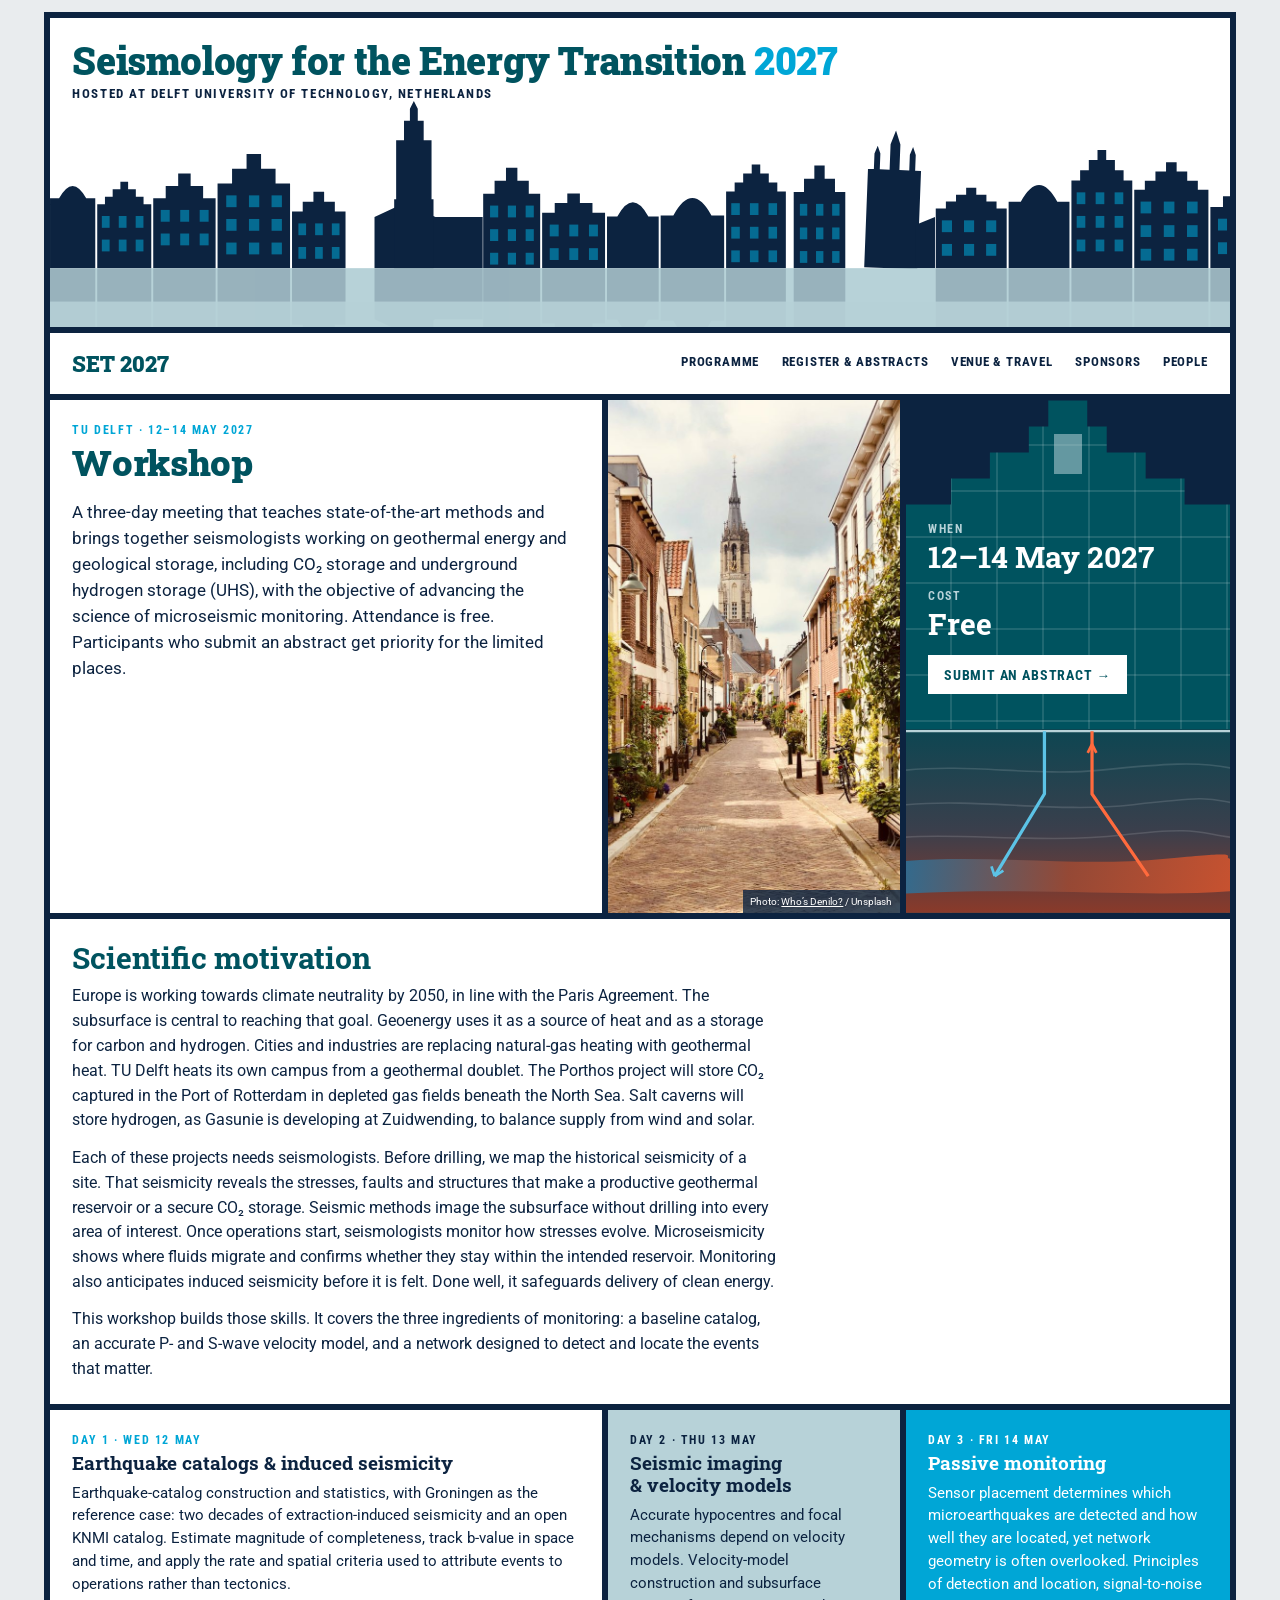
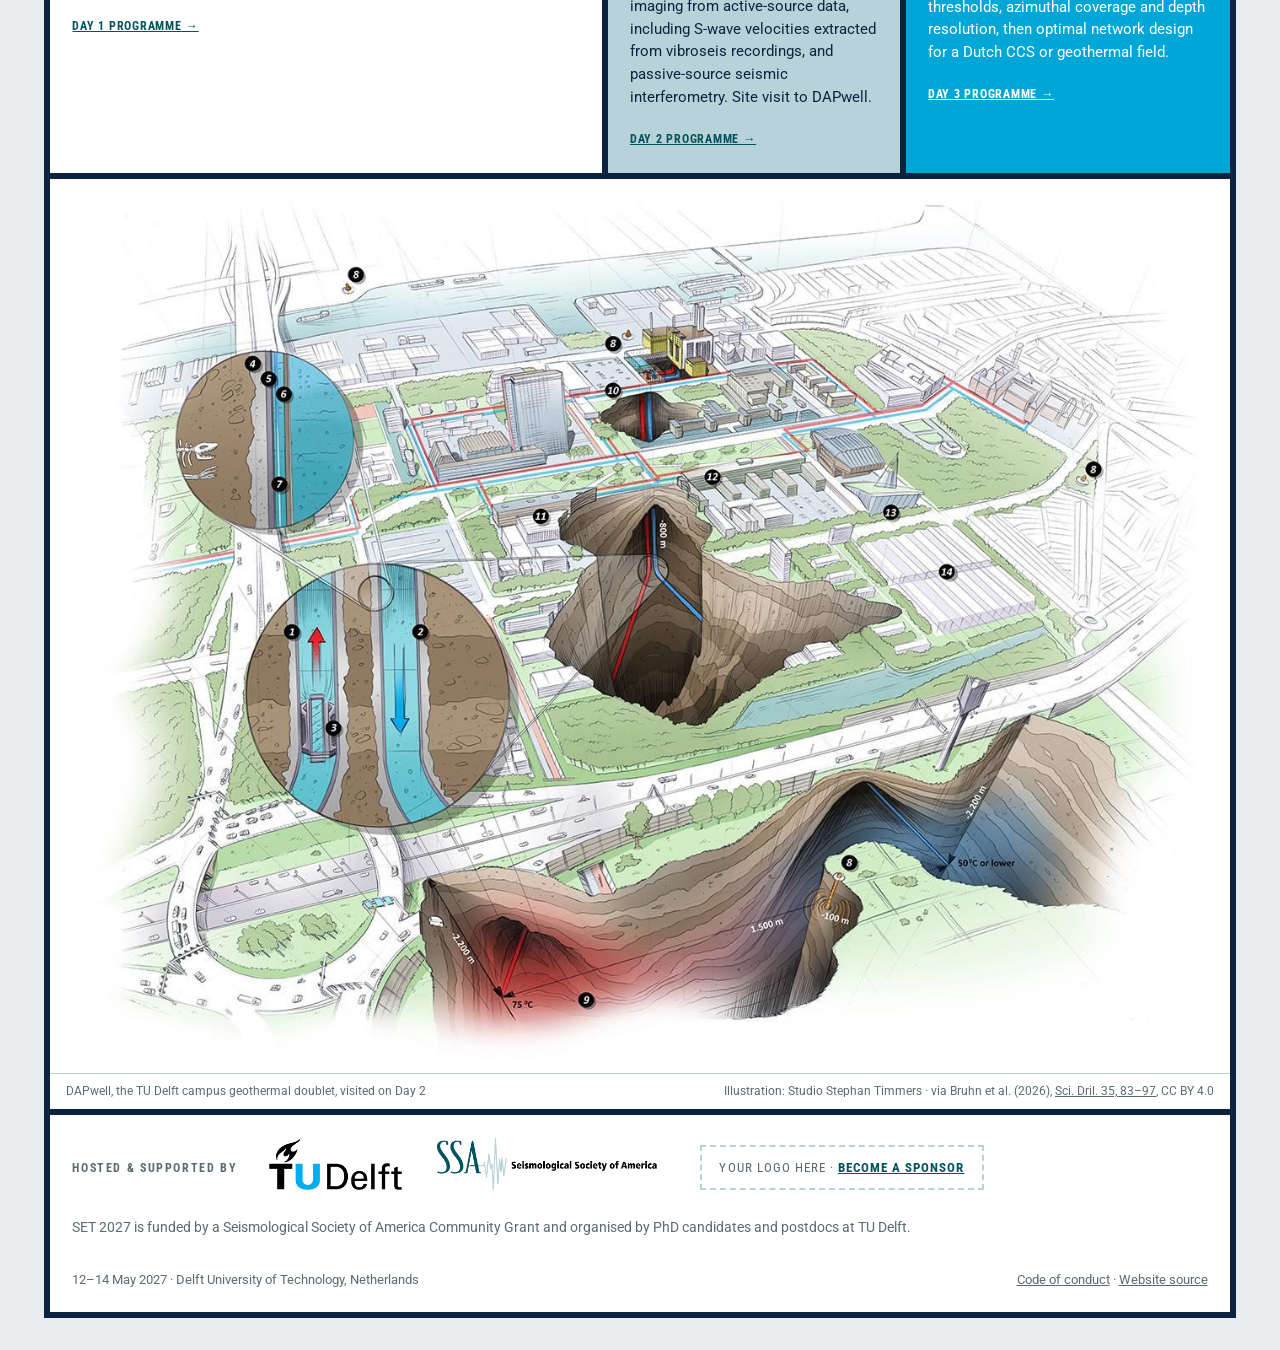
==== index.html @ b7f6b4bf "Copy edits from committee review Co-Authored-By: Claude Opus 5.5 <noreply@anthropic.com> Claude-Sess" ====
<!doctype html>
<html lang="en">
<head>
<meta charset="utf-8">
<meta name="viewport" content="width=device-width, initial-scale=1, viewport-fit=cover">
<title>SET 2027 · Seismology for the Energy Transition</title>
<meta name="description" content="Three-day workshop at TU Delft, 12–14 May 2027, on state-of-the-art microseismic monitoring methods for geothermal energy, CO₂ storage and underground hydrogen storage.">
<!-- HEAD:START -->
<link rel="preconnect" href="https://fonts.googleapis.com">
<link rel="preconnect" href="https://fonts.gstatic.com" crossorigin>
<link rel="stylesheet" href="https://fonts.googleapis.com/css2?family=Roboto+Slab:wght@400;700;900&family=Roboto+Condensed:wght@400;700&family=Roboto:wght@400;500&display=swap">
<link rel="stylesheet" href="assets/css/style.css">
<link rel="icon" href="assets/img/favicon.svg" type="image/svg+xml">
<!-- HEAD:END -->
</head>
<body>
<div class="page">
<div class="grid">
<!-- HEADER:START -->
<header class="cell full mast">
  <div class="name-block">
    <a class="name" href="index.html">Seismology for the Energy Transition <span>2027</span></a>
    <div class="host">Hosted at Delft University of Technology, Netherlands</div>
  </div>
  <svg class="skyline" viewBox="0 0 1200 230" role="img" aria-label="Delft skyline: canal houses with stepped gables, the Nieuwe Kerk spire and the leaning tower of the Oude Kerk, above a canal"></svg>
</header>
<nav class="cell full nav" aria-label="Main">
  <a class="home" href="index.html">SET 2027</a>
  <a class="link" href="programme.html">Programme</a>
  <a class="link" href="register.html">Register &amp; abstracts</a>
  <a class="link" href="venue.html">Venue &amp; travel</a>
  <a class="link" href="sponsors.html">Sponsors</a>
  <a class="link" href="people.html">People</a>
</nav>
<!-- HEADER:END -->
<main style="display:contents">
<section class="cell hero">
  <div class="k c">TU Delft · 12–14 May 2027</div>
  <h1>Workshop</h1>
  <p class="lede">A three-day meeting that teaches state-of-the-art methods and brings together seismologists working on geothermal energy and geological storage, including CO₂ storage and underground hydrogen storage (UHS), with the objective of advancing the science of microseismic monitoring. Attendance is free. Participants who submit an abstract get priority for the limited places.</p>
</section>
<figure class="cell photo">
  <img src="assets/img/delft-street.jpg" alt="Brick street in Delft lined with houses and plants, leading to the tower of the Nieuwe Kerk" width="800" height="1067">
  <figcaption>Photo: <a href="https://unsplash.com/photos/no-people-at-the-pathway-towards-white-concrete-church-aU9eXkfVxqw">Who’s Denilo?</a> / Unsplash</figcaption>
</figure>
<div class="cell gable"><div class="house geo">
  <div><div class="k">When</div><div class="v">12–14 May 2027</div></div>
  <div><div class="k">Cost</div><div class="v">Free</div></div>
  <a class="btn inv" href="register.html">Submit an abstract →</a>
  <svg class="subsurface" viewBox="0 0 300 170" preserveAspectRatio="xMidYMin slice" role="img" aria-label="Cross-section of a geothermal doublet: an injection well and a production well reaching a warm reservoir at about 2.2 km depth">
    <defs>
      <linearGradient id="heat" x1="0" y1="0" x2="0" y2="1"><stop offset="0" stop-color="#0d4652"/><stop offset=".55" stop-color="#3a3f4c"/><stop offset="1" stop-color="#8a3a2a"/></linearGradient>
      <linearGradient id="res" x1="0" y1="0" x2="1" y2="0"><stop offset="0" stop-color="#2f6f95"/><stop offset=".5" stop-color="#9a4a35"/><stop offset="1" stop-color="#d0542f"/></linearGradient>
    </defs>
    <rect width="300" height="170" fill="url(#heat)"/>
    <path d="M0 2H300" stroke="#b7d2d8" stroke-width="2"/>
    <path d="M0 38C60 32 120 44 180 38S270 30 300 36" fill="none" stroke="#ffffff22" stroke-width="1.5"/>
    <path d="M0 70C70 64 140 78 210 70S280 64 300 68" fill="none" stroke="#ffffff22" stroke-width="1.5"/>
    <path d="M0 100C50 96 130 106 200 98S270 96 300 100" fill="none" stroke="#ffffff22" stroke-width="1.5"/>
    <path d="M0 122C80 116 160 128 240 120S290 118 300 120V150C220 156 120 146 0 152Z" fill="url(#res)" opacity=".9"/>
    <path d="M128 2V60L82 136" fill="none" stroke="#5cc3e6" stroke-width="3"/>
    <path d="M172 2V60L224 136" fill="none" stroke="#ff6a3d" stroke-width="3"/>
    <path d="M82 136l-3-9M82 136l8-5" stroke="#5cc3e6" stroke-width="2.5" fill="none"/>
    <path d="M172 14l-4 8M172 14l4 8" stroke="#ff6a3d" stroke-width="2.5" fill="none"/>
  </svg>
</div></div>

<section class="cell full prose">
  <h2>Scientific motivation</h2>
  <p>Europe is working towards climate neutrality by 2050, in line with the Paris Agreement. The subsurface is central to reaching that goal. Geoenergy uses it as a source of heat and as a storage for carbon and hydrogen. Cities and industries are replacing natural-gas heating with geothermal heat. TU Delft heats its own campus from a geothermal doublet. The Porthos project will store CO₂ captured in the Port of Rotterdam in depleted gas fields beneath the North Sea. Salt caverns will store hydrogen, as Gasunie is developing at Zuidwending, to balance supply from wind and solar.</p>
  <p>Each of these projects needs seismologists. Before drilling, we map the historical seismicity of a site. That seismicity reveals the stresses, faults and structures that make a productive geothermal reservoir or a secure CO₂ storage. Seismic methods image the subsurface without drilling into every area of interest. Once operations start, seismologists monitor how stresses evolve. Microseismicity shows where fluids migrate and confirms whether they stay within the intended reservoir. Monitoring also anticipates induced seismicity before it is felt. Done well, it safeguards delivery of clean energy.</p>
  <p>This workshop builds those skills. It covers the three ingredients of monitoring: a baseline catalog, an accurate P- and S-wave velocity model, and a network designed to detect and locate the events that matter.</p>
</section>

<article class="cell day">
  <div class="k c">Day 1 · Wed 12 May</div>
  <h3>Earthquake catalogs &amp; induced seismicity</h3>
  <p>Earthquake-catalog construction and statistics, with Groningen as the reference case: two decades of extraction-induced seismicity and an open KNMI catalog. Estimate magnitude of completeness, track b-value in space and time, and apply the rate and spatial criteria used to attribute events to operations rather than tectonics.</p>
  <a class="more" href="programme.html#day1">Day 1 programme →</a>
</article>
<article class="cell day mist">
  <div class="k">Day 2 · Thu 13 May</div>
  <h3>Seismic imaging &amp; velocity models</h3>
  <p>Accurate hypocentres and focal mechanisms depend on velocity models. Velocity-model construction and subsurface imaging from active-source data, including S-wave velocities extracted from vibroseis recordings, and passive-source seismic interferometry. Site visit to DAPwell.</p>
  <a class="more" href="programme.html#day2">Day 2 programme →</a>
</article>
<article class="cell day cyan">
  <div class="k">Day 3 · Fri 14 May</div>
  <h3>Passive monitoring</h3>
  <p>Sensor placement determines which microearthquakes are detected and how well they are located, yet network geometry is often overlooked. Principles of detection and location, signal-to-noise thresholds, azimuthal coverage and depth resolution, then optimal network design for a Dutch CCS or geothermal field.</p>
  <a class="more" href="programme.html#day3">Day 3 programme →</a>
</article>


<figure class="cell full fig">
  <img src="assets/img/dap-illustration.jpg" alt="Illustration of the TU Delft campus geothermal doublet: producer and injector wells reaching about 2,200 m depth, the heating grid and monitoring sensors" width="1400" height="1060" loading="lazy">
  <figcaption><span>DAPwell, the TU Delft campus geothermal doublet, visited on Day 2</span><span>Illustration: Studio Stephan Timmers · via Bruhn et al. (2026), <a href="https://doi.org/10.5194/sd-35-83-2026">Sci. Dril. 35, 83–97</a>, CC BY 4.0</span></figcaption>
</figure>
</main>
<!-- FOOTER:START -->
<footer class="cell full spon" id="sponsors-strip">
  <div class="k">Hosted &amp; supported by</div>
  <div class="logos">
    <a href="https://www.tudelft.nl/en/" rel="noopener"><img src="assets/img/tudelft-logo.png" alt="Delft University of Technology" width="133" height="52"></a>
    <a href="https://www.seismosoc.org/" rel="noopener"><img src="assets/img/ssa-logo.png" alt="Seismological Society of America" width="229" height="52"></a>
    <div class="slot-logo">Your logo here · <a href="sponsors.html">become a sponsor</a></div>
  </div>
  <p class="small full" style="grid-column:1/-1">SET 2027 is funded by a Seismological Society of America Community Grant and organised by PhD candidates and postdocs at TU Delft.</p>
  <div class="foot" style="grid-column:1/-1">
    <span>12–14 May 2027 · Delft University of Technology, Netherlands</span>
    <span><a href="code-of-conduct.html">Code of conduct</a> · <a href="https://github.com/davidn182/Seismology-for-the-Energy-Transition">Website source</a></span>
  </div>
</footer>
<!-- FOOTER:END -->
</div>
</div>
<script src="assets/js/site.js"></script>
</body>
</html>
---- assets/css/style.css ----
/* SET 2027 website
   Layout: a Mondrian-style grid of cells separated by dark-blue lines.
   Palette: SSA teal and mist, TU Delft cyan and dark blue. */
:root{
  --teal:#00535f;
  --mist:#b7d2d8;
  --cyan:#00a6d6;
  --navy:#0c2340;
  --paper:#ffffff;
  --mute:#5a6b72;
  --line:6px;
  --f-disp:"Roboto Slab",Rockwell,Georgia,serif;
  --f-cond:"Roboto Condensed","Arial Narrow",Arial,sans-serif;
  --f-body:"Roboto",Arial,Helvetica,sans-serif;
}
*,*::before,*::after{box-sizing:border-box}
html{background:#e9ecee}
body{margin:0;background:#e9ecee;color:var(--navy);font-family:var(--f-body);font-size:16px;line-height:1.55;-webkit-font-smoothing:antialiased}
img{max-width:100%}
a{color:var(--teal)}
a:focus-visible,button:focus-visible{outline:3px solid var(--cyan);outline-offset:2px}

.page{max-width:76rem;margin:0 auto;padding-left:max(12px,env(safe-area-inset-left,0px));padding-right:max(12px,env(safe-area-inset-right,0px));padding-block:12px 32px}
.grid{display:grid;gap:var(--line);background:var(--navy);border:var(--line) solid var(--navy);grid-template-columns:1.7fr .9fr 1fr}
.cell{background:var(--paper);padding:1.4rem;min-width:0}
.full{grid-column:1/-1}
.span2{grid-column:span 2}
.teal{background:var(--teal);color:#fff}
.cyan{background:var(--cyan);color:#fff}
.mist{background:var(--mist);color:var(--navy)}
.navyc{background:var(--navy);color:#fff}
.teal a,.cyan a,.navyc a{color:#fff}

/* labels and type */
.k{font:700 .72rem var(--f-cond);letter-spacing:.14em;text-transform:uppercase}
.k.c{color:var(--cyan)}
.v{font:700 1.9rem/1.05 var(--f-disp);margin-top:.3rem}
h1,h2,h3{font-family:var(--f-disp);text-wrap:balance;margin:0}
h1{font-weight:900;font-size:clamp(2rem,4.6vw,3.5rem);line-height:.98;letter-spacing:-.02em;color:var(--teal)}
h1 span{color:var(--navy)}
h2{font-weight:700;font-size:clamp(1.4rem,2.6vw,1.9rem);line-height:1.1;color:var(--teal)}
h3{font-weight:700;font-size:1.2rem;line-height:1.15}
p{margin:0 0 .8rem}
p:last-child{margin-bottom:0}
.lede{font-size:1.05rem;max-width:38rem;margin-top:1rem}
.prose>*{max-width:44rem}
.prose h2{margin:1.6rem 0 .6rem}
.prose h2:first-child{margin-top:0}
.prose ul,.prose ol{padding-left:1.2rem;margin:0 0 .9rem}
.prose li{margin-bottom:.35rem}
.small{font-size:.85rem;color:var(--mute)}
.teal .small,.cyan .small,.navyc .small{color:var(--mist)}

/* masthead: name + Delft skyline */
.mast{padding:0}
.mast .name-block{padding:1.4rem 1.4rem 0;display:flex;flex-direction:column;gap:.35rem}
.mast .name{font:900 clamp(1.4rem,3.6vw,2.4rem)/1.05 var(--f-disp);color:var(--teal);letter-spacing:-.01em;text-decoration:none;text-wrap:balance}
.mast .name span{color:var(--cyan)}
.mast .host{font:700 .8rem var(--f-cond);letter-spacing:.12em;text-transform:uppercase}
.mast svg{display:block;width:100%;height:auto}
.mast .sky{fill:var(--paper)}.mast .sil{fill:var(--navy)}.mast .water{fill:var(--mist)}.mast .refl{fill:var(--navy);opacity:.18}.mast .win{fill:var(--cyan)}

/* nav */
.nav{display:flex;flex-wrap:wrap;gap:.4rem 1.4rem;align-items:center;padding-block:1rem}
.nav .home{font:900 1.35rem var(--f-disp);color:var(--teal);margin-right:auto;text-decoration:none}
.nav a.link{font:700 .82rem var(--f-cond);text-transform:uppercase;letter-spacing:.06em;color:var(--navy);text-decoration:none;border-bottom:3px solid transparent;padding-bottom:2px}
.nav a.link:hover{border-bottom-color:var(--mist)}
.nav a.link[aria-current="page"]{border-bottom-color:var(--cyan)}

/* buttons */
.btn{display:inline-block;background:var(--teal);color:#fff;padding:.7rem 1rem;font:700 .85rem var(--f-cond);text-transform:uppercase;letter-spacing:.06em;text-decoration:none;border:0}
.btn:hover{background:var(--navy)}
.btn.inv{background:#fff;color:var(--teal)}
.btn.inv:hover{background:var(--mist)}
.btn.pending{background:var(--mist);color:var(--navy);cursor:default}

/* hero */
.hero h1{margin-top:.4rem;font-size:clamp(1.55rem,2.8vw,2.25rem);line-height:1.1;letter-spacing:-.01em}
.photo{margin:0;padding:0;position:relative;min-height:22rem}
.photo img{position:absolute;inset:0;width:100%;height:100%;object-fit:cover;object-position:50% 30%}
.photo figcaption{position:absolute;right:0;bottom:0;background:#0c2340cc;color:#fff;font-size:.65rem;padding:.2rem .45rem}
.photo figcaption a{color:#fff}

/* stepped-gable house cell */
.gable{background:var(--navy);padding:0;display:flex}
.house{flex:1;background-color:var(--teal);color:#fff;padding:7.6rem 1.4rem 1.4rem;display:flex;flex-direction:column;justify-content:flex-end;gap:1rem;position:relative;
  background-image:linear-gradient(90deg,#ffffff1f 2px,transparent 2px),linear-gradient(#ffffff1f 2px,transparent 2px);background-size:46px 46px;background-position:-2px -2px;
  clip-path:polygon(0 100%,0 104px,14% 104px,14% 78px,26% 78px,26% 52px,38% 52px,38% 26px,44% 26px,44% 0,56% 0,56% 26px,62% 26px,62% 52px,74% 52px,74% 78px,86% 78px,86% 104px,100% 104px,100% 100%)}
.house::before{content:"";position:absolute;left:50%;top:34px;width:28px;height:40px;transform:translateX(-50%);background:var(--mist);opacity:.55}
.house>*{position:relative}
.house .k{color:var(--mist)}
.house .btn{align-self:flex-start}

/* day cards */
.day h3{margin:.35rem 0 .45rem}
.day p{font-size:.92rem}
.day a.more{display:inline-block;margin-top:.6rem;font:700 .78rem var(--f-cond);text-transform:uppercase;letter-spacing:.06em}

/* figures */
.fig{margin:0;padding:0}
.fig img{display:block;width:100%;height:auto}
.fig figcaption{display:flex;flex-wrap:wrap;justify-content:space-between;gap:.2rem 1rem;padding:.55rem 1rem;font-size:.72rem;color:var(--mute);border-top:1px solid var(--mist)}
.fig figcaption a{color:inherit}

/* programme */
.slots{list-style:none;margin:0;padding:0;display:flex;flex-direction:column}
.slot{display:grid;grid-template-columns:3.4rem 1fr;gap:.8rem;padding:.6rem 0;border-top:1px solid var(--mist)}
.slot:first-child{border-top:0}
.slot time{font:700 .82rem var(--f-cond);font-variant-numeric:tabular-nums;padding-top:.15rem;color:var(--mute)}
.slot .t{font:700 1rem/1.25 var(--f-disp)}
.slot .s{font-size:.86rem;color:var(--mute);margin-top:.15rem}
.slot.brk .t{font:400 .92rem var(--f-body);color:var(--mute)}
.slot.key .t{color:var(--teal)}
.dayhead{display:flex;flex-direction:column;gap:.3rem}

/* facts list */
.facts{display:grid;grid-template-columns:repeat(auto-fit,minmax(12rem,1fr));gap:1.2rem 1.6rem}
.facts div{min-width:0}

/* people */
.people{display:grid;grid-template-columns:repeat(auto-fill,minmax(14rem,1fr));gap:var(--line);background:var(--navy)}
.person{background:var(--paper);padding:1.1rem;display:flex;gap:.9rem;align-items:center;min-width:0}
.avatar{flex:none;width:3.2rem;height:3.2rem;display:grid;place-items:center;font:700 1.05rem var(--f-disp);color:#fff;background:var(--teal)}
.person:nth-child(4n+2) .avatar{background:var(--cyan)}
.person:nth-child(4n+3) .avatar{background:var(--mist);color:var(--navy)}
.person:nth-child(4n+4) .avatar{background:var(--navy)}
.person .nm{font:700 1rem/1.2 var(--f-disp)}
.person .rl{font-size:.82rem;color:var(--mute)}

/* sponsors footer */
.spon{display:grid;grid-template-columns:auto 1fr;gap:1.2rem 2rem;align-items:center}
.spon .k{color:var(--mute)}
.logos{display:flex;flex-wrap:wrap;gap:1rem 2.2rem;align-items:center}
.logos img{height:52px;width:auto}
.slot-logo{border:2px dashed var(--mist);color:var(--mute);font:400 .8rem var(--f-cond);padding:.8rem 1.1rem;text-transform:uppercase;letter-spacing:.08em}
.slot-logo a{color:var(--teal);font-weight:700}
.foot{display:flex;flex-wrap:wrap;justify-content:space-between;gap:.4rem 1.4rem;font-size:.8rem;color:var(--mute)}
.foot a{color:var(--mute)}

.tbc{display:inline-block;font:700 .66rem var(--f-cond);letter-spacing:.1em;text-transform:uppercase;background:var(--mist);color:var(--navy);padding:.1rem .4rem;vertical-align:middle}

@media (max-width:800px){
  .grid{grid-template-columns:1fr}
  .span2,.full{grid-column:auto}
  .photo{min-height:0;aspect-ratio:4/3}
  .spon{grid-template-columns:1fr}
}
@media (prefers-reduced-motion:reduce){*{animation:none!important;transition:none!important}}
.grid.even{grid-template-columns:repeat(3,minmax(0,1fr))}
@media (max-width:800px){.grid.even{grid-template-columns:1fr}}
/* text mark for TU Delft until the official logo file is added */
.org-text{display:flex;flex-direction:column;line-height:1.05;text-decoration:none;color:var(--navy);font:400 .8rem var(--f-body);border-left:6px solid var(--cyan);padding-left:.6rem}
.org-text span{font:900 1.45rem var(--f-disp);color:var(--cyan)}
/* home hero: gable house above a geothermal doublet cross-section */
.house.geo{padding-bottom:0}
.house.geo .btn{margin-bottom:1.2rem}
.subsurface{display:block;width:calc(100% + 2.8rem);margin:0 -1.4rem;height:auto;position:relative}
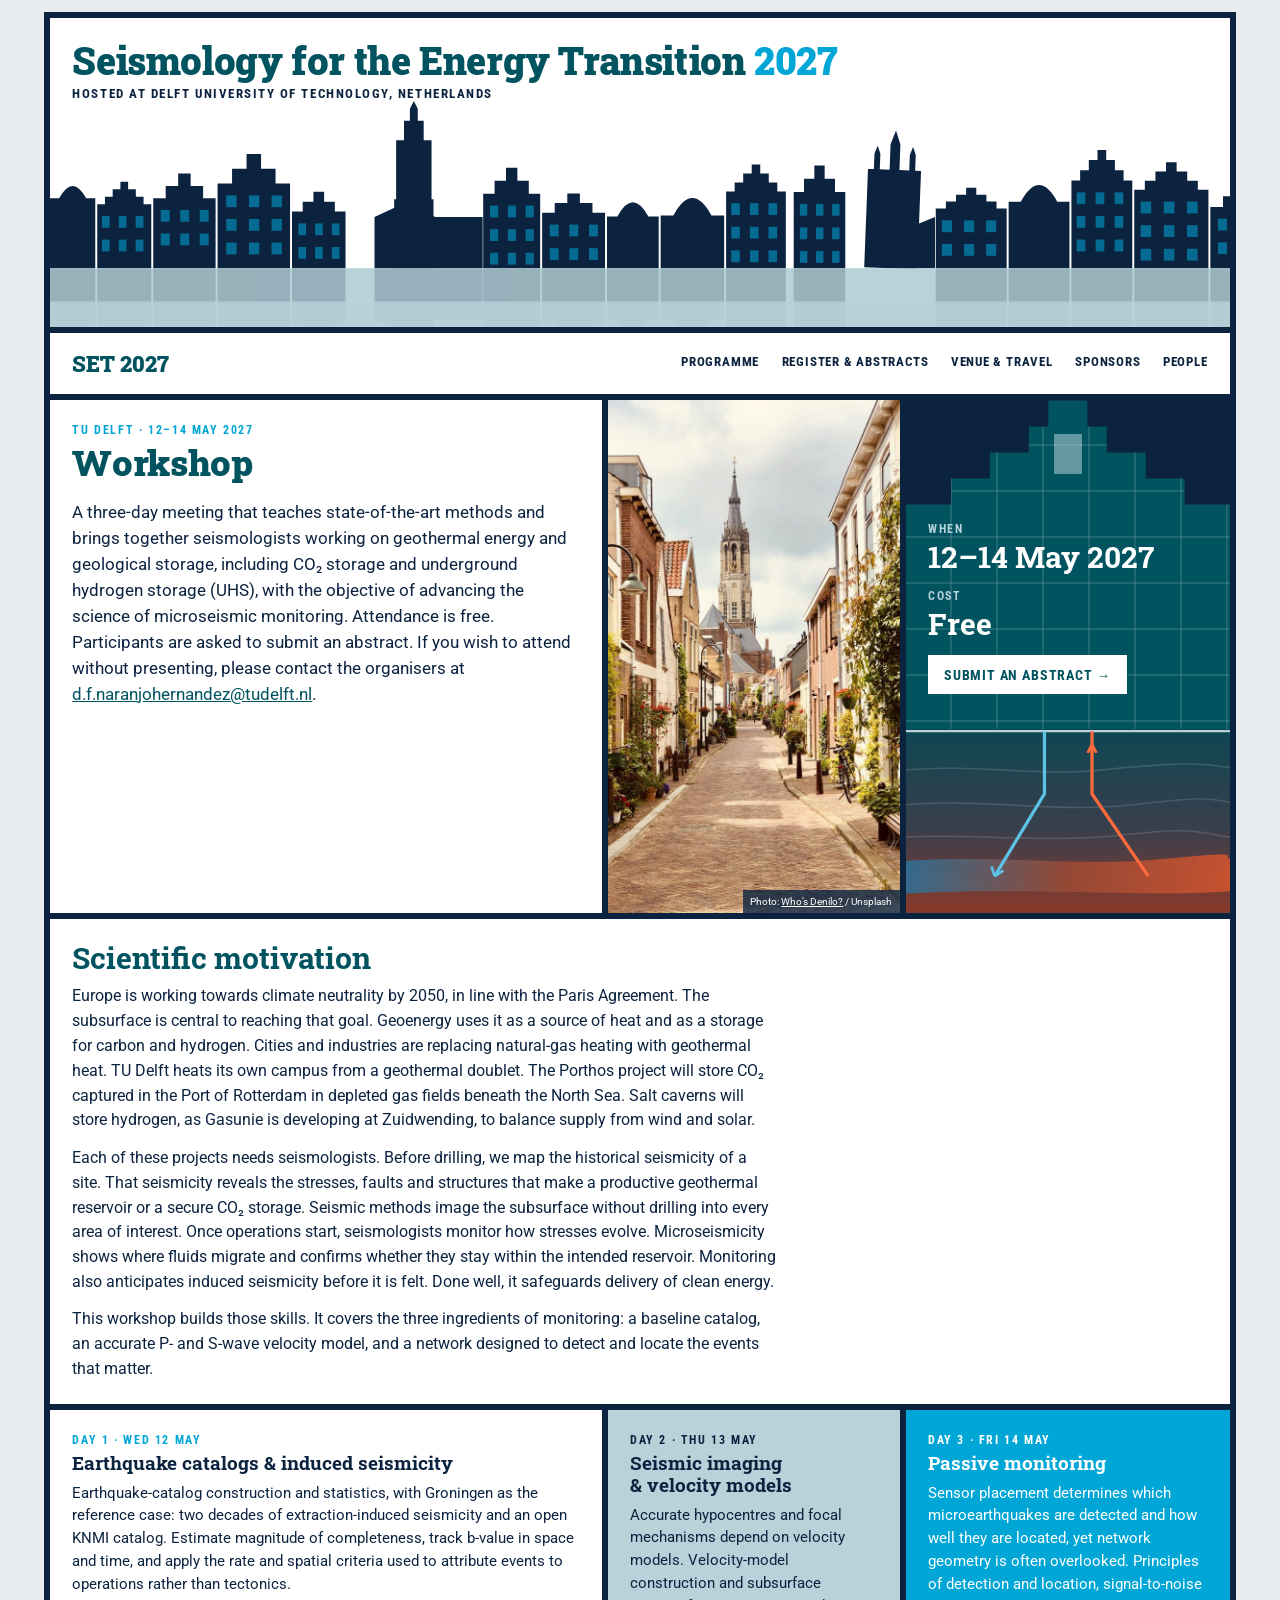
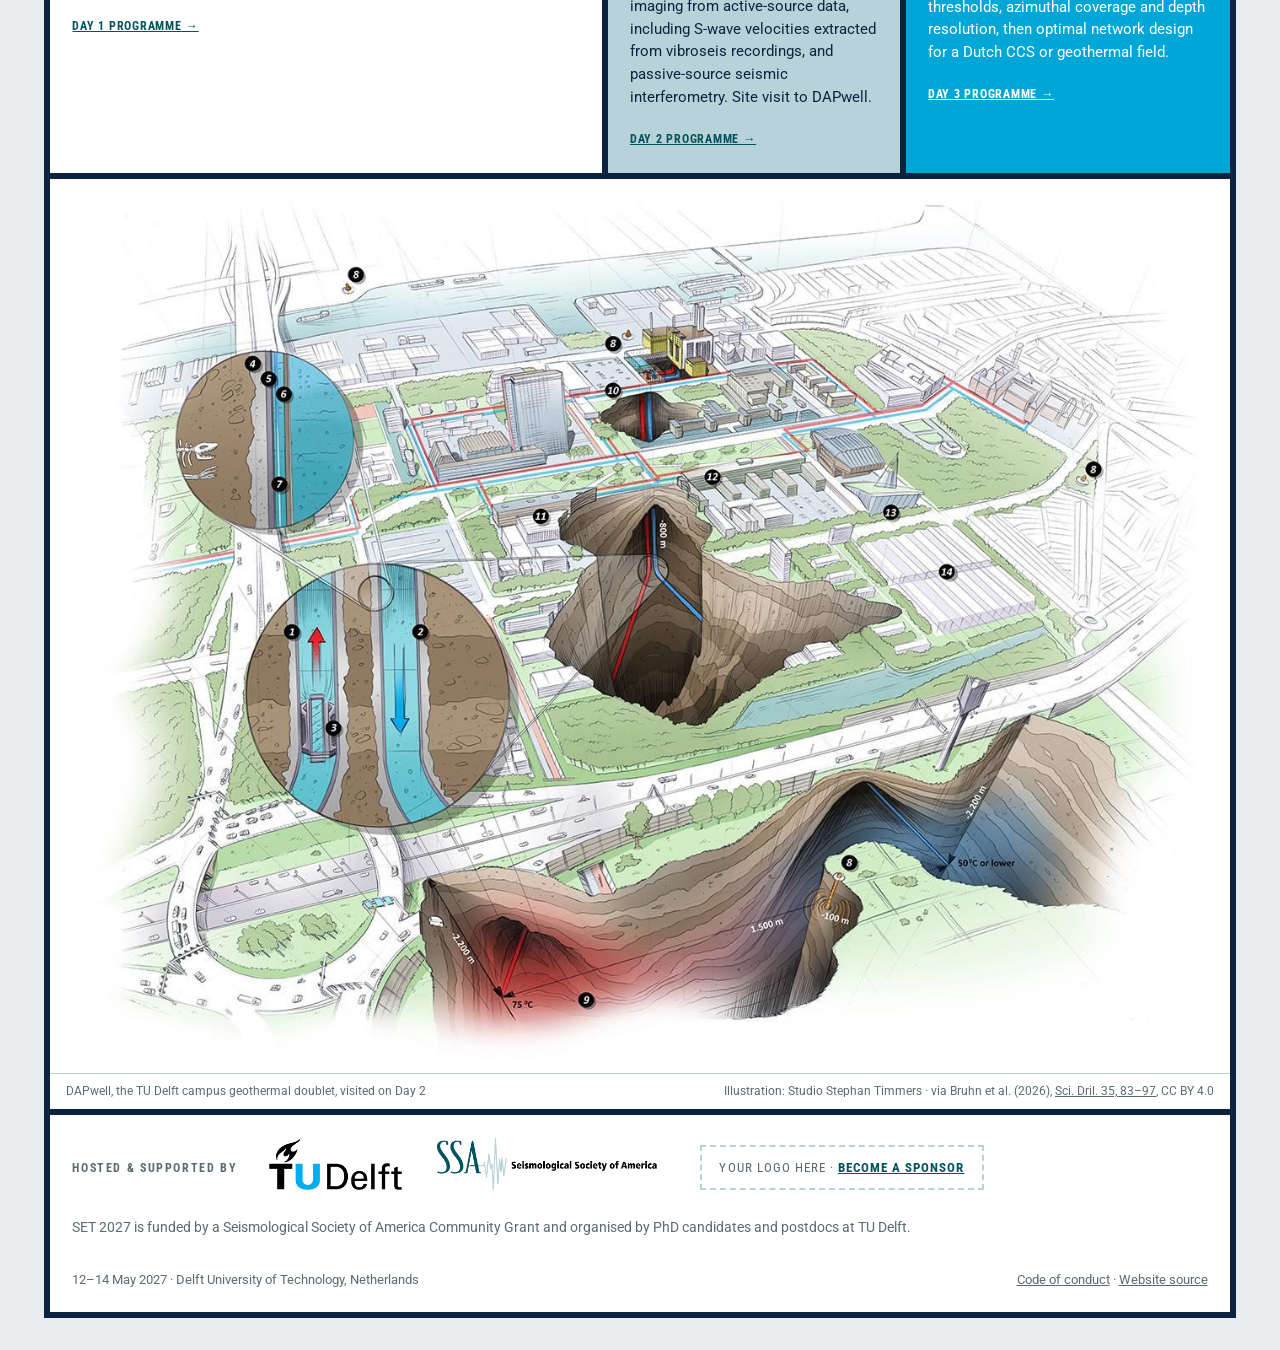
==== commit ec541596: "Abstract required; attend-only by email to organisers Co-Authored-By: Claude Opus 5.5 <noreply@anthr" ====
--- a/index.html
+++ b/index.html
@@ -37,7 +37,7 @@
 <section class="cell hero">
   <div class="k c">TU Delft · 12–14 May 2027</div>
   <h1>Workshop</h1>
-  <p class="lede">A three-day meeting that teaches state-of-the-art methods and brings together seismologists working on geothermal energy and geological storage, including CO₂ storage and underground hydrogen storage (UHS), with the objective of advancing the science of microseismic monitoring. Attendance is free. Participants who submit an abstract get priority for the limited places.</p>
+  <p class="lede">A three-day meeting that teaches state-of-the-art methods and brings together seismologists working on geothermal energy and geological storage, including CO₂ storage and underground hydrogen storage (UHS), with the objective of advancing the science of microseismic monitoring. Attendance is free. Participants are asked to submit an abstract. If you wish to attend without presenting, please contact the organisers at <a href="mailto:d.f.naranjohernandez@tudelft.nl">d.f.naranjohernandez@tudelft.nl</a>.</p>
 </section>
 <figure class="cell photo">
   <img src="assets/img/delft-street.jpg" alt="Brick street in Delft lined with houses and plants, leading to the tower of the Nieuwe Kerk" width="800" height="1067">
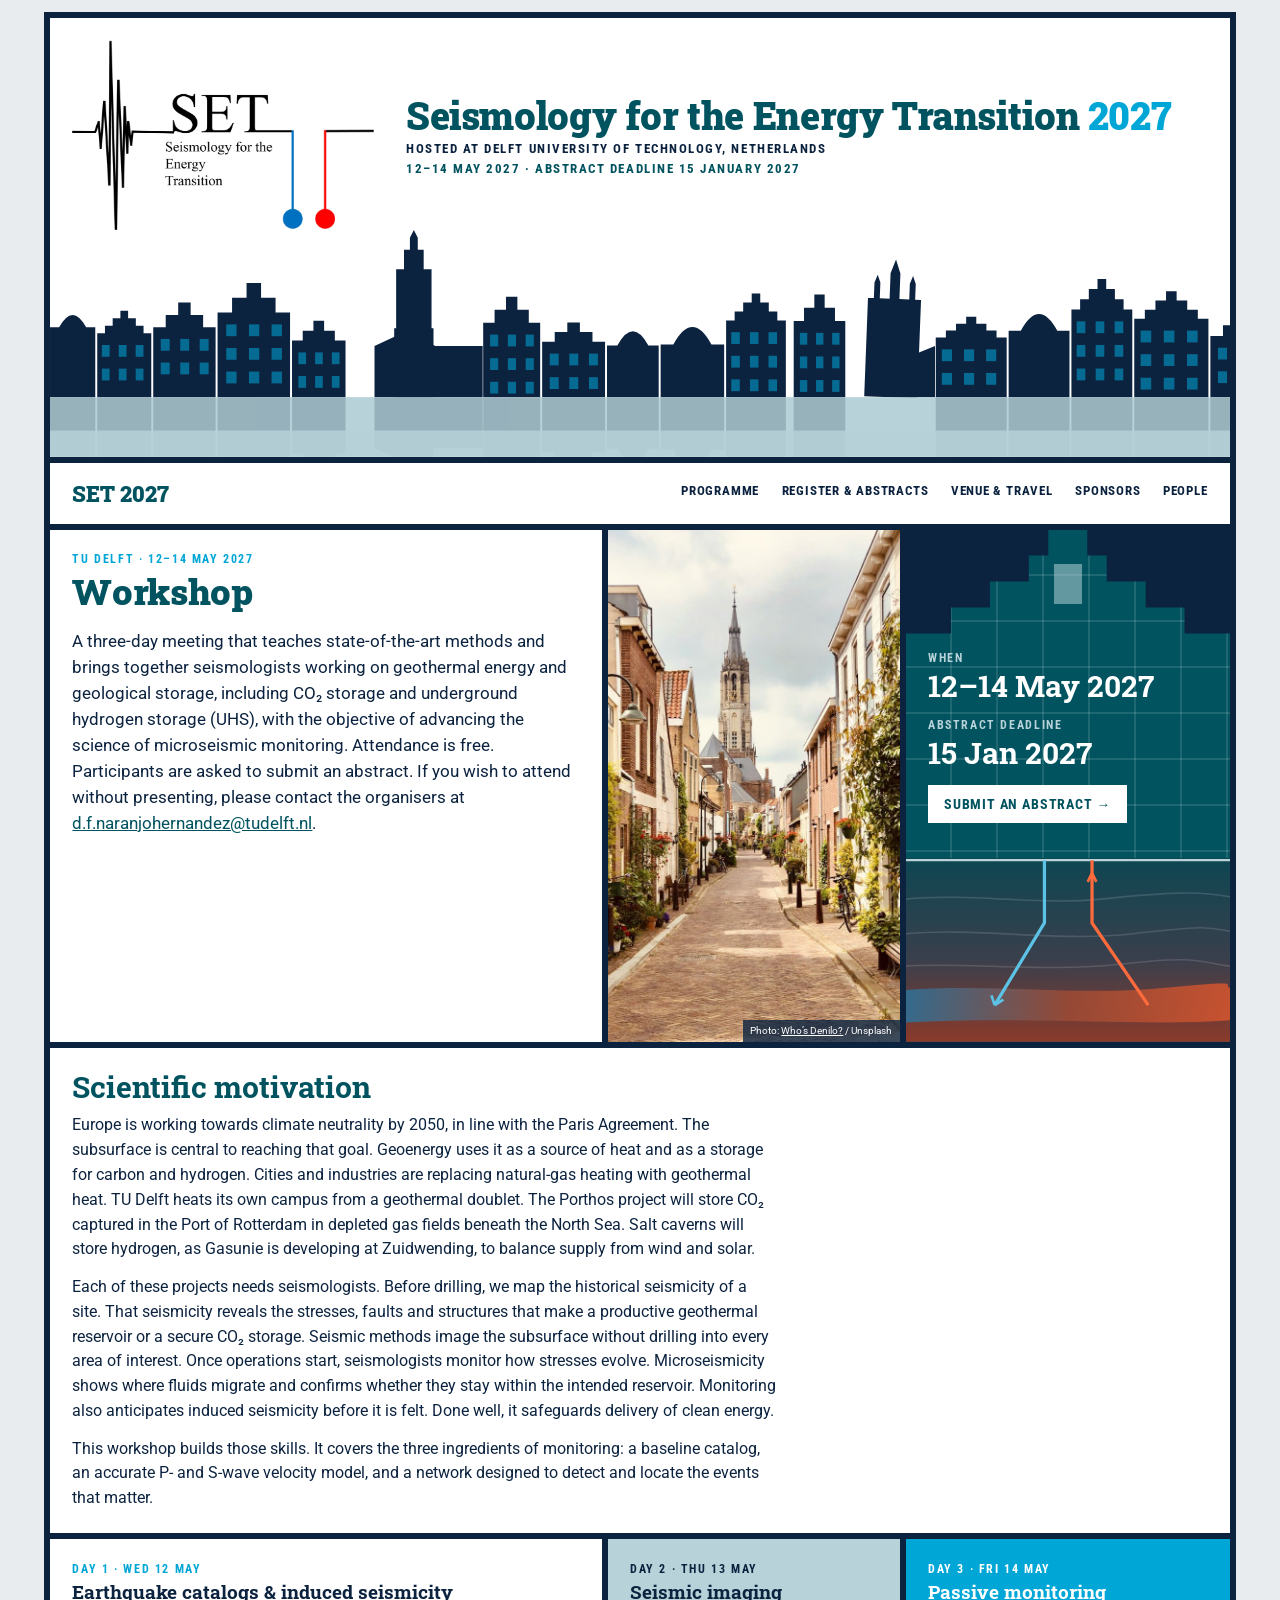
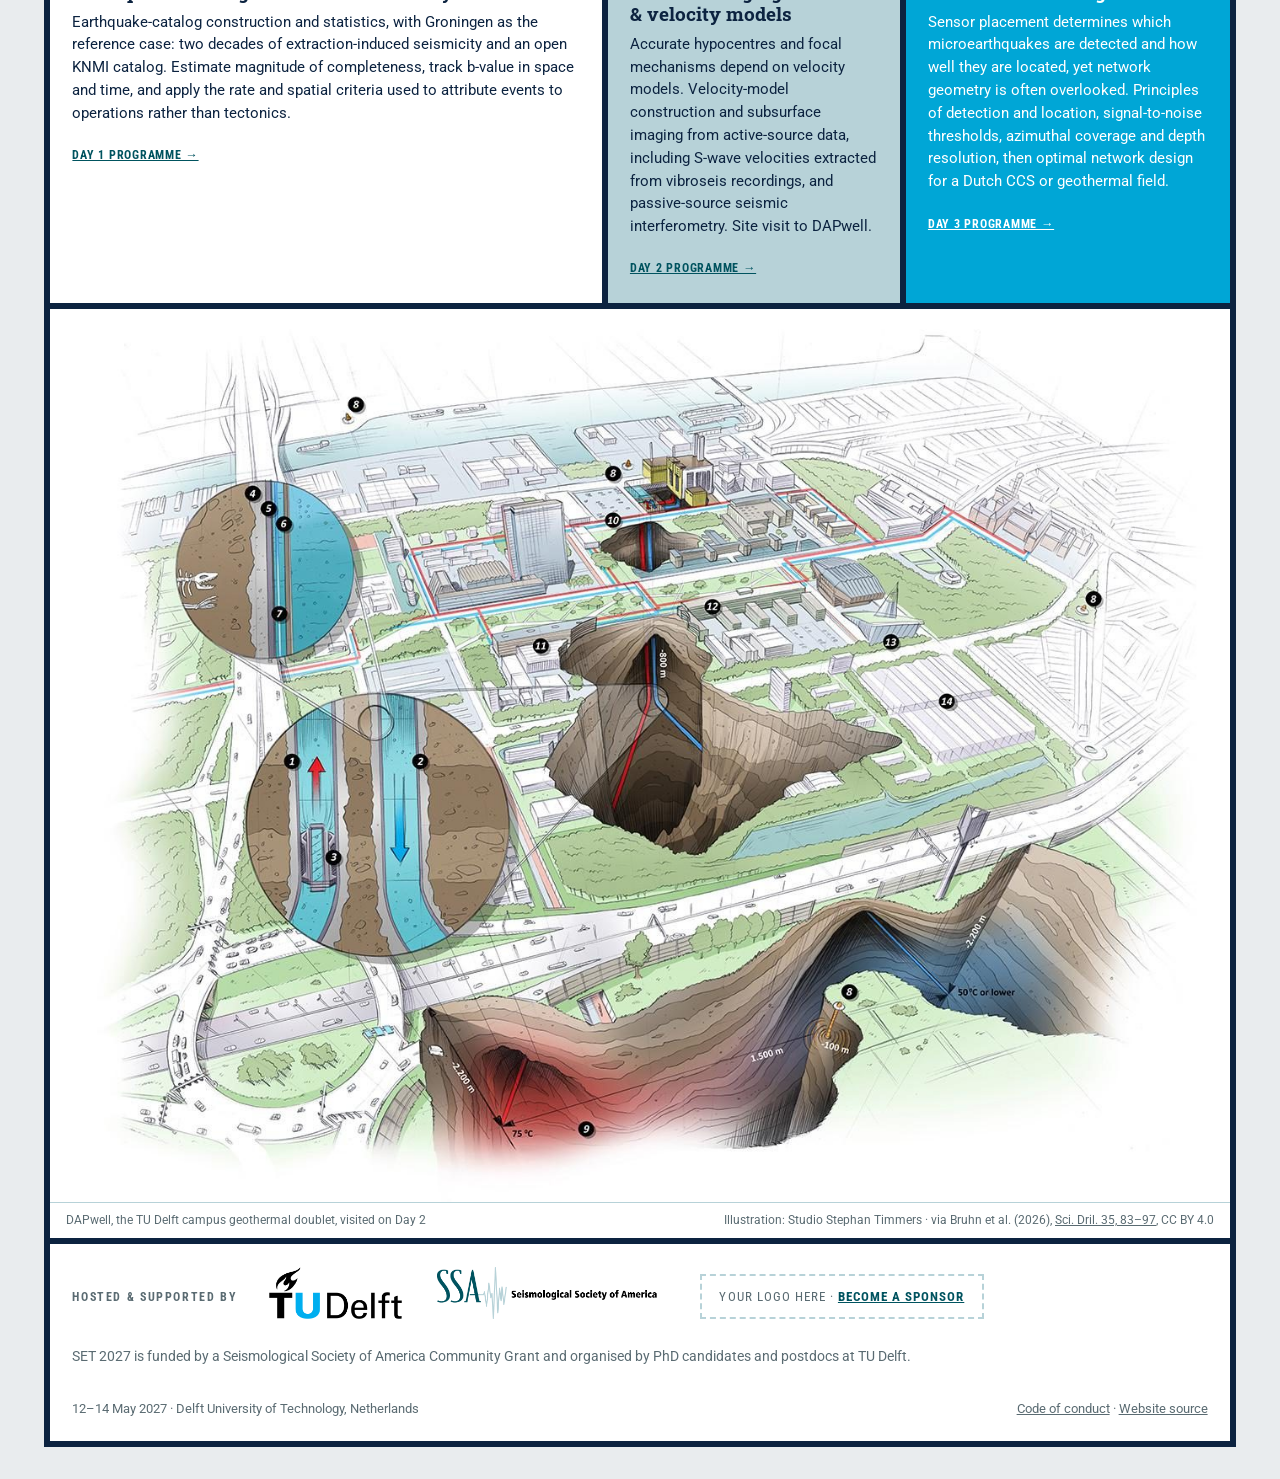
==== commit 91d5c0c8: "Add SET logo to masthead; abstract deadline 15 January 2027 Co-Authored-By: Claude Opus 5.5 <noreply" ====
--- a/index.html
+++ b/index.html
@@ -18,9 +18,13 @@
 <div class="grid">
 <!-- HEADER:START -->
 <header class="cell full mast">
-  <div class="name-block">
-    <a class="name" href="index.html">Seismology for the Energy Transition <span>2027</span></a>
-    <div class="host">Hosted at Delft University of Technology, Netherlands</div>
+  <div class="name-block with-logo">
+    <a class="logo" href="index.html"><img src="assets/img/set-logo.png" alt="SET, Seismology for the Energy Transition" width="900" height="567"></a>
+    <div class="mast-text">
+      <a class="name" href="index.html">Seismology for the Energy Transition <span>2027</span></a>
+      <div class="host">Hosted at Delft University of Technology, Netherlands</div>
+      <div class="host when">12–14 May 2027 · Abstract deadline 15 January 2027</div>
+    </div>
   </div>
   <svg class="skyline" viewBox="0 0 1200 230" role="img" aria-label="Delft skyline: canal houses with stepped gables, the Nieuwe Kerk spire and the leaning tower of the Oude Kerk, above a canal"></svg>
 </header>
@@ -45,7 +49,7 @@
 </figure>
 <div class="cell gable"><div class="house geo">
   <div><div class="k">When</div><div class="v">12–14 May 2027</div></div>
-  <div><div class="k">Cost</div><div class="v">Free</div></div>
+  <div><div class="k">Abstract deadline</div><div class="v">15 Jan 2027</div></div>
   <a class="btn inv" href="register.html">Submit an abstract →</a>
   <svg class="subsurface" viewBox="0 0 300 170" preserveAspectRatio="xMidYMin slice" role="img" aria-label="Cross-section of a geothermal doublet: an injection well and a production well reaching a warm reservoir at about 2.2 km depth">
     <defs>
--- a/assets/css/style.css
+++ b/assets/css/style.css
@@ -155,3 +155,9 @@
 .house.geo{padding-bottom:0}
 .house.geo .btn{margin-bottom:1.2rem}
 .subsurface{display:block;width:calc(100% + 2.8rem);margin:0 -1.4rem;height:auto;position:relative}
+/* masthead with SET logo */
+.mast .name-block.with-logo{flex-direction:row;align-items:center;gap:1rem 2rem;flex-wrap:wrap}
+.mast .logo{flex:none;display:block}
+.mast .logo img{display:block;height:clamp(110px,16vw,190px);width:auto}
+.mast .mast-text{display:flex;flex-direction:column;gap:.35rem;min-width:0;flex:1 1 18rem}
+.mast .host.when{color:var(--teal)}
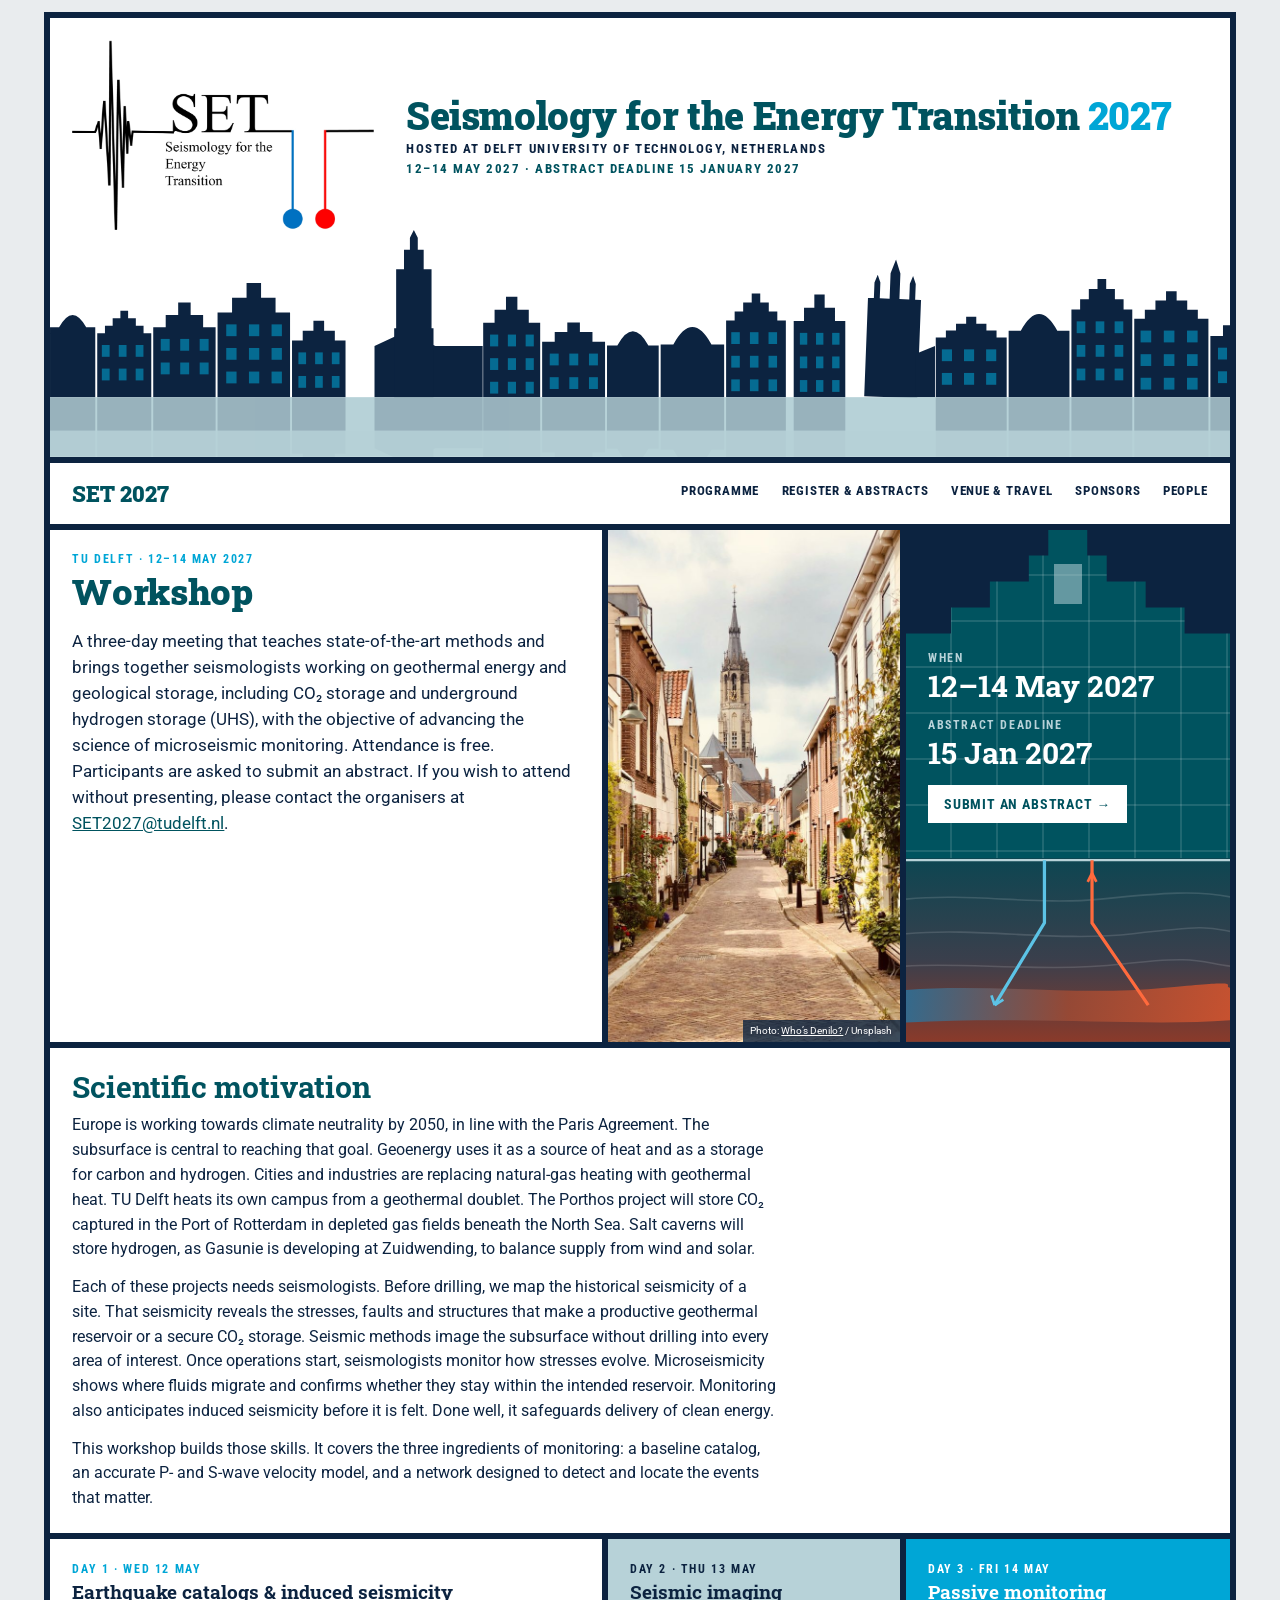
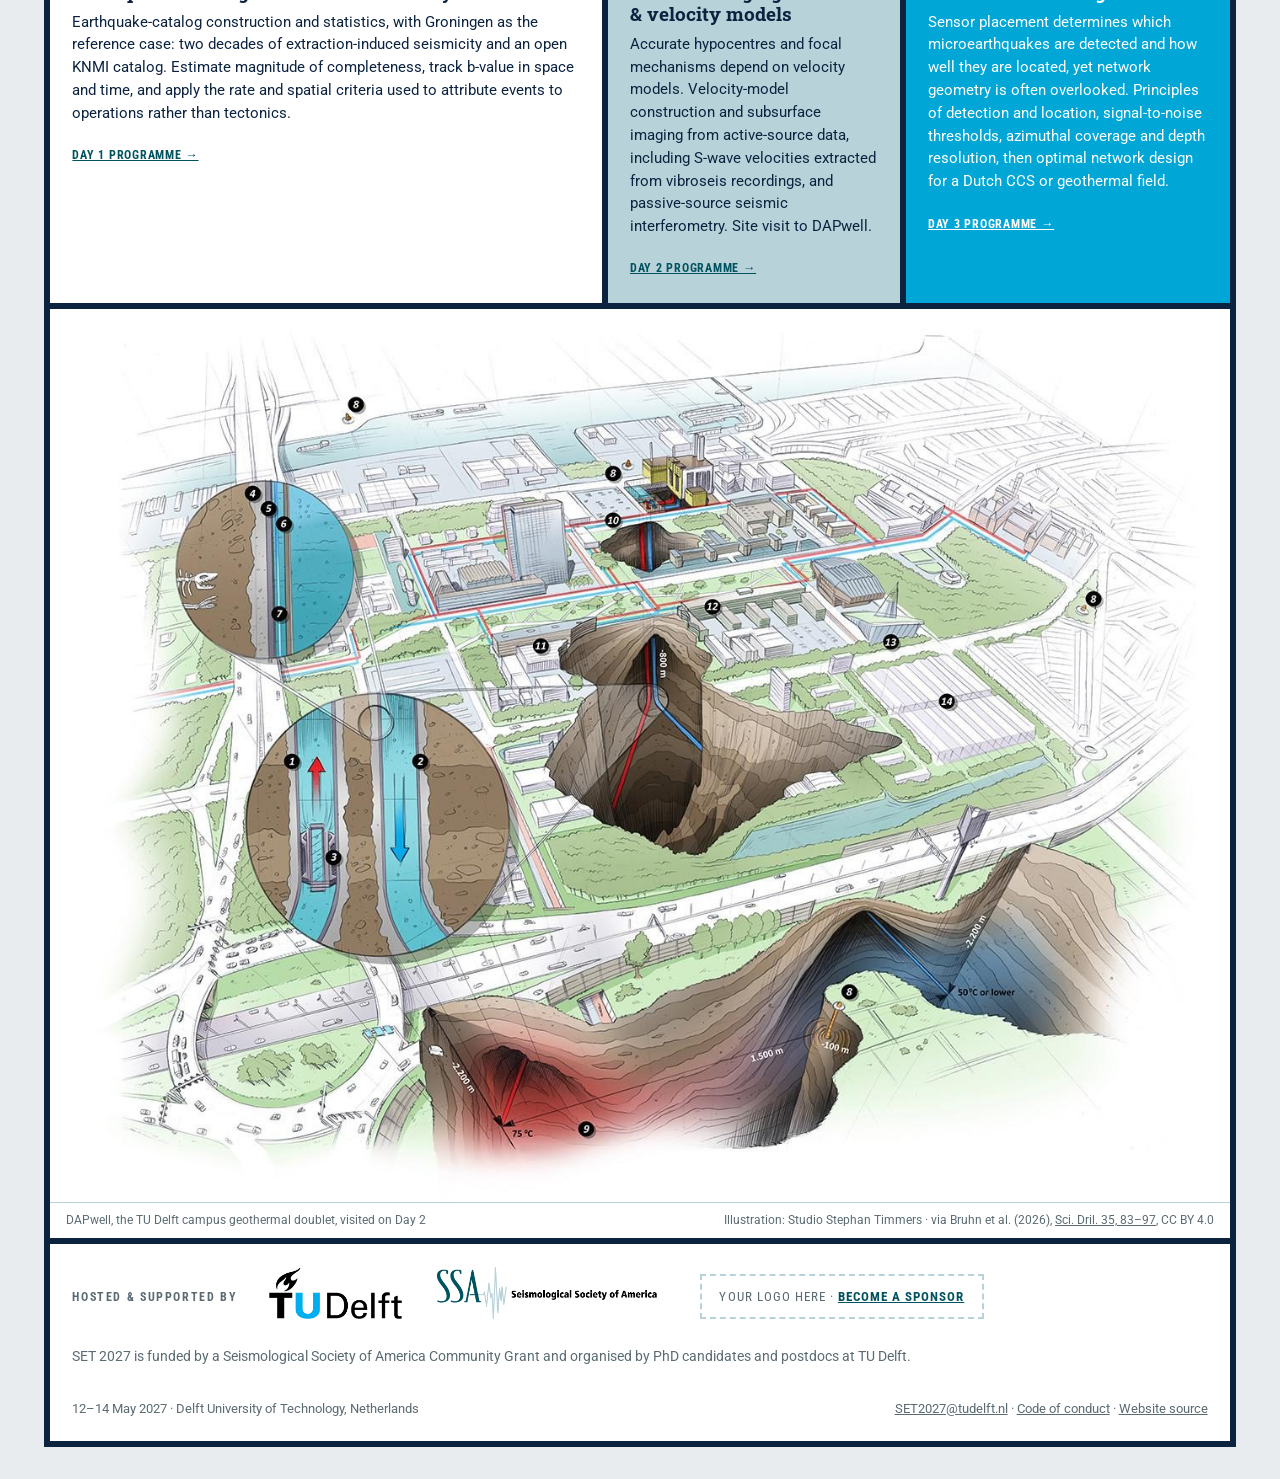
==== commit 69995dfb: "Contact: shared address SET2027@tudelft.nl Co-Authored-By: Claude Opus 5.5 <noreply@anthropic.com> C" ====
--- a/index.html
+++ b/index.html
@@ -41,7 +41,7 @@
 <section class="cell hero">
   <div class="k c">TU Delft · 12–14 May 2027</div>
   <h1>Workshop</h1>
-  <p class="lede">A three-day meeting that teaches state-of-the-art methods and brings together seismologists working on geothermal energy and geological storage, including CO₂ storage and underground hydrogen storage (UHS), with the objective of advancing the science of microseismic monitoring. Attendance is free. Participants are asked to submit an abstract. If you wish to attend without presenting, please contact the organisers at <a href="mailto:d.f.naranjohernandez@tudelft.nl">d.f.naranjohernandez@tudelft.nl</a>.</p>
+  <p class="lede">A three-day meeting that teaches state-of-the-art methods and brings together seismologists working on geothermal energy and geological storage, including CO₂ storage and underground hydrogen storage (UHS), with the objective of advancing the science of microseismic monitoring. Attendance is free. Participants are asked to submit an abstract. If you wish to attend without presenting, please contact the organisers at <a href="mailto:SET2027@tudelft.nl">SET2027@tudelft.nl</a>.</p>
 </section>
 <figure class="cell photo">
   <img src="assets/img/delft-street.jpg" alt="Brick street in Delft lined with houses and plants, leading to the tower of the Nieuwe Kerk" width="800" height="1067">
@@ -50,7 +50,7 @@
 <div class="cell gable"><div class="house geo">
   <div><div class="k">When</div><div class="v">12–14 May 2027</div></div>
   <div><div class="k">Abstract deadline</div><div class="v">15 Jan 2027</div></div>
-  <a class="btn inv" href="register.html">Submit an abstract →</a>
+  <a class="btn inv" href="https://forms.gle/yYgm2FRHC5Re2j4d9" target="_blank" rel="noopener">Submit an abstract →</a>
   <svg class="subsurface" viewBox="0 0 300 170" preserveAspectRatio="xMidYMin slice" role="img" aria-label="Cross-section of a geothermal doublet: an injection well and a production well reaching a warm reservoir at about 2.2 km depth">
     <defs>
       <linearGradient id="heat" x1="0" y1="0" x2="0" y2="1"><stop offset="0" stop-color="#0d4652"/><stop offset=".55" stop-color="#3a3f4c"/><stop offset="1" stop-color="#8a3a2a"/></linearGradient>
@@ -112,7 +112,7 @@
   <p class="small full" style="grid-column:1/-1">SET 2027 is funded by a Seismological Society of America Community Grant and organised by PhD candidates and postdocs at TU Delft.</p>
   <div class="foot" style="grid-column:1/-1">
     <span>12–14 May 2027 · Delft University of Technology, Netherlands</span>
-    <span><a href="code-of-conduct.html">Code of conduct</a> · <a href="https://github.com/davidn182/Seismology-for-the-Energy-Transition">Website source</a></span>
+    <span><a href="mailto:SET2027@tudelft.nl">SET2027@tudelft.nl</a> · <a href="code-of-conduct.html">Code of conduct</a> · <a href="https://github.com/davidn182/Seismology-for-the-Energy-Transition">Website source</a></span>
   </div>
 </footer>
 <!-- FOOTER:END -->
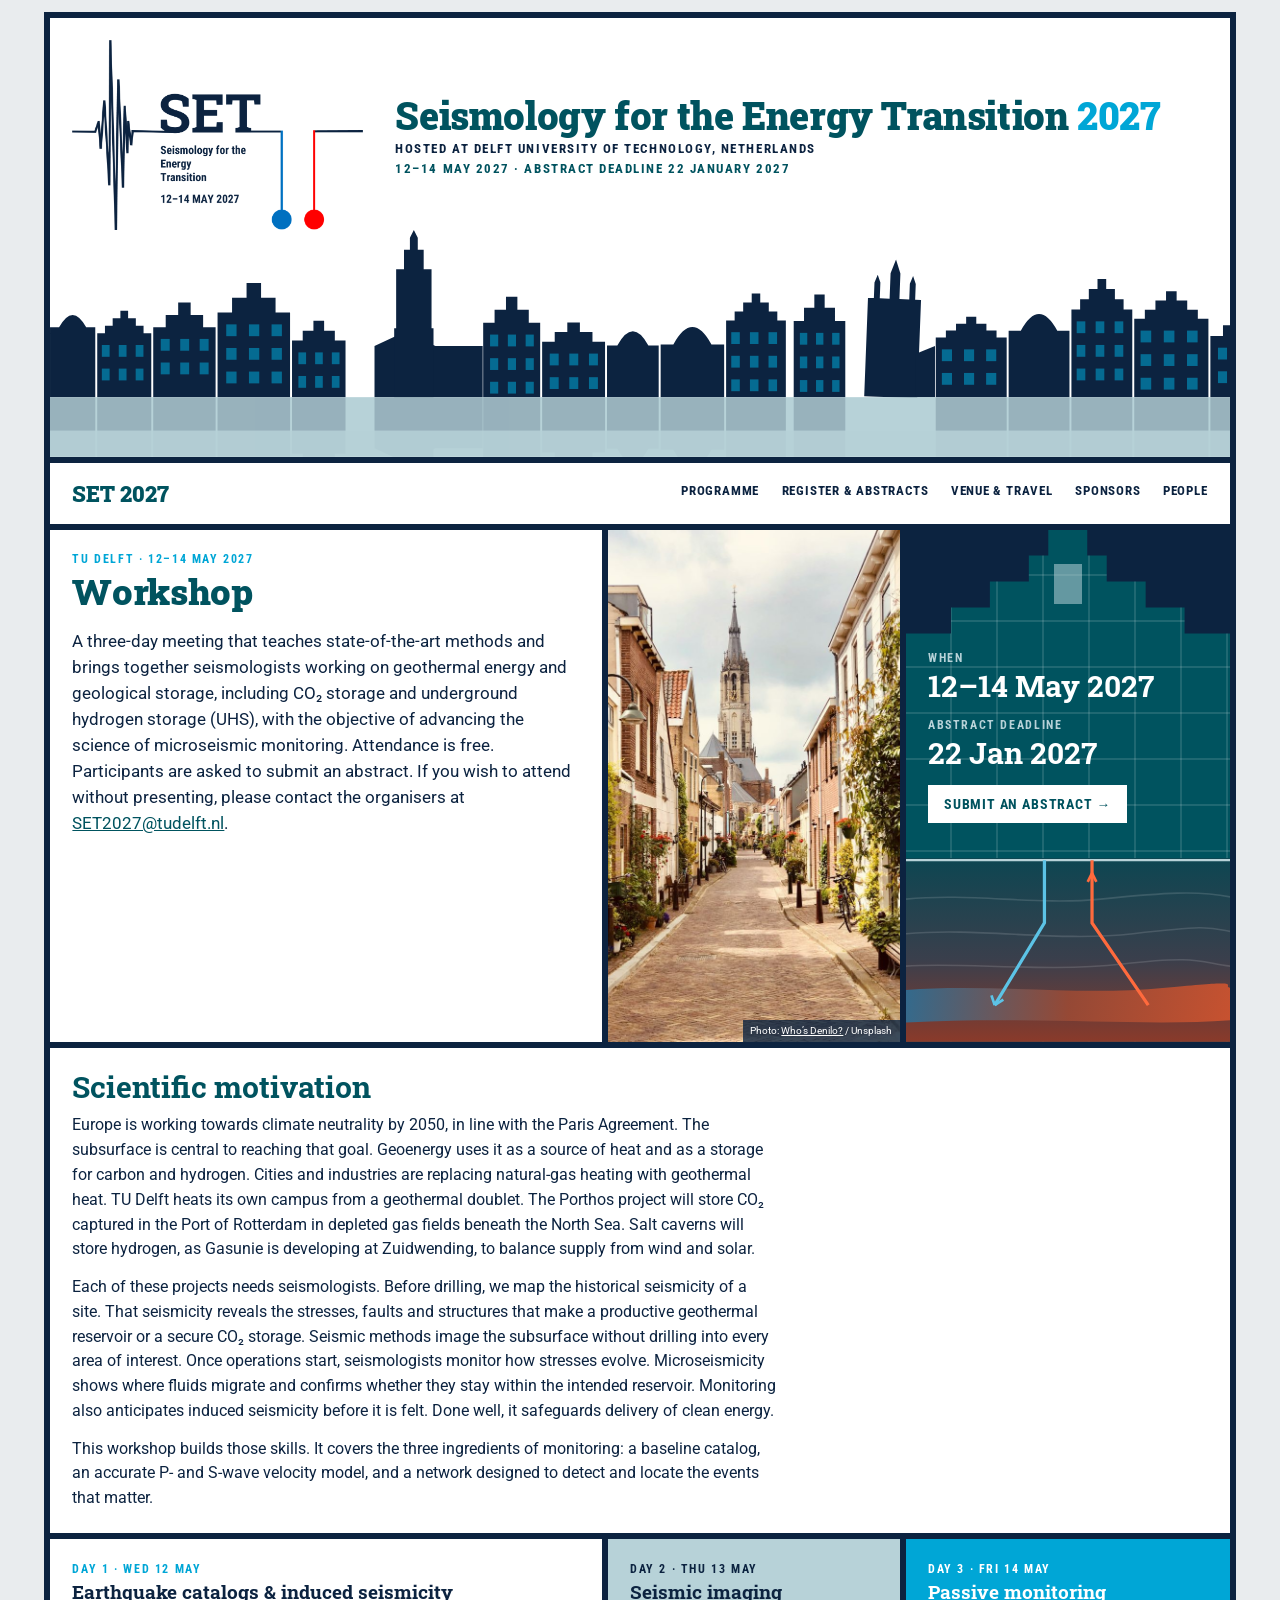
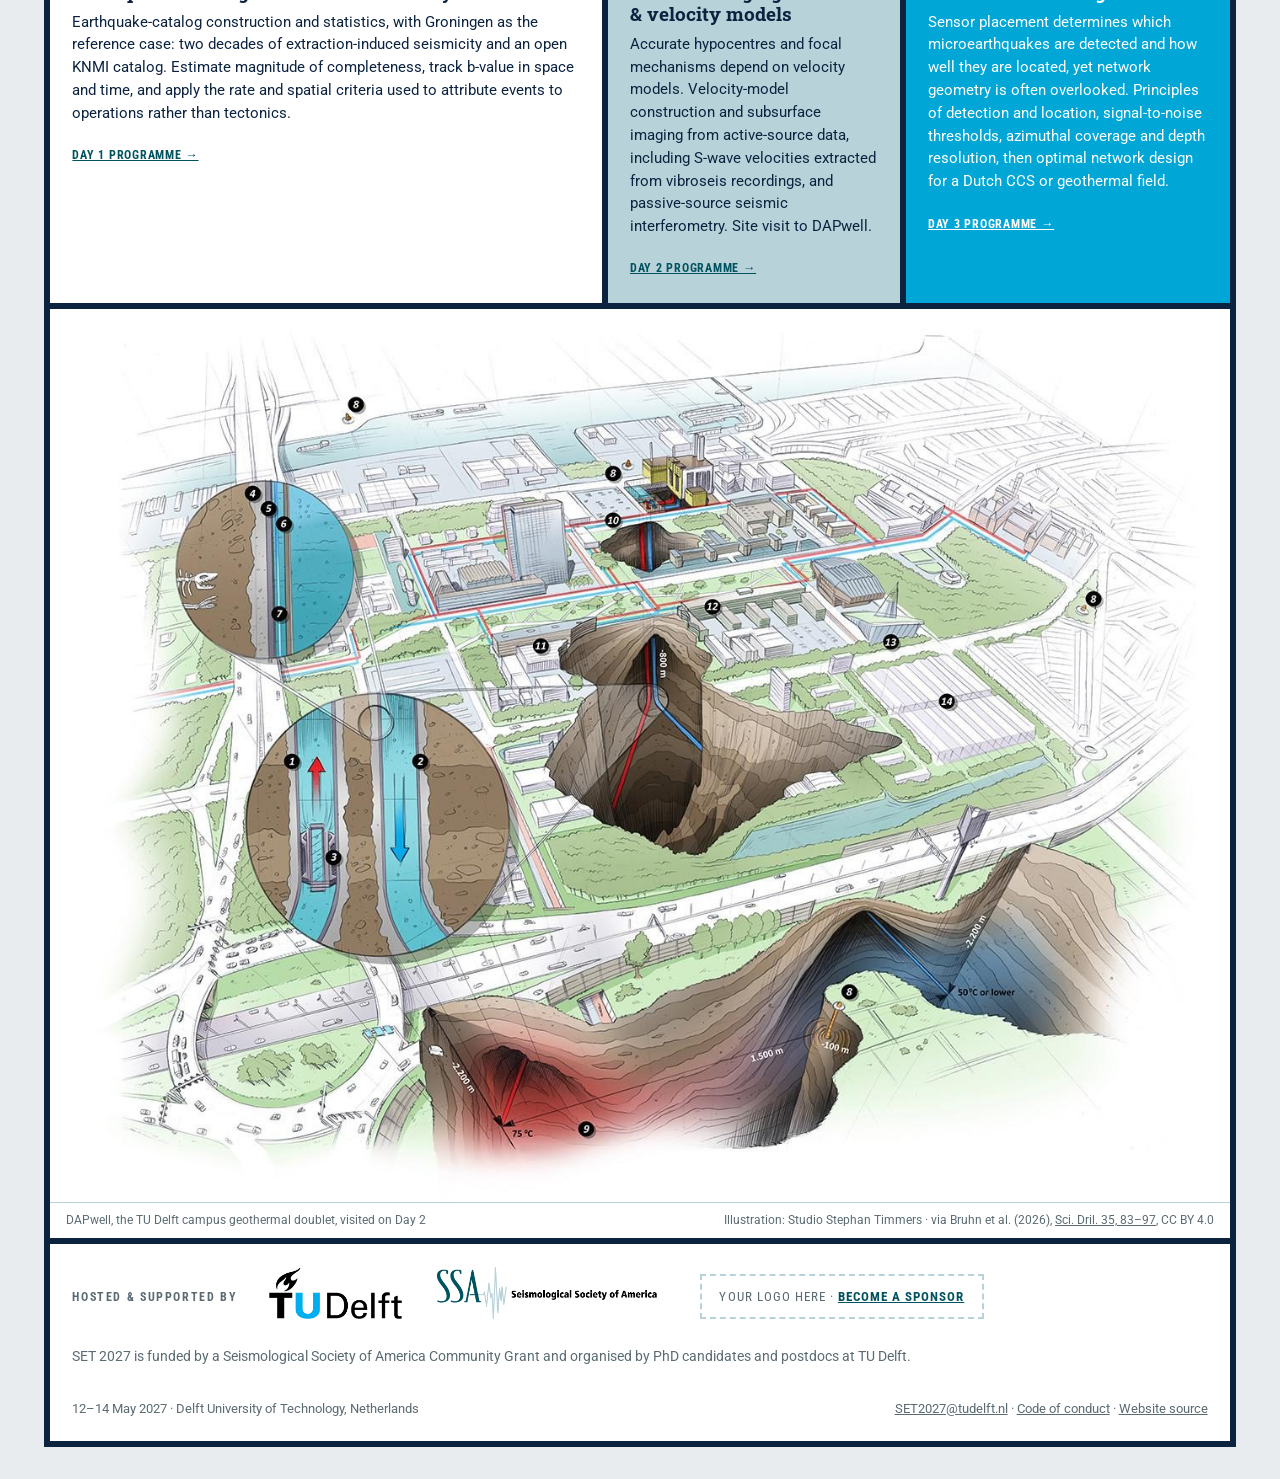
==== commit 480ab33f: "New SET logo; abstract deadline moved to 22 January 2027 Co-Authored-By: Claude Opus 5.5 <noreply@an" ====
--- a/index.html
+++ b/index.html
@@ -19,11 +19,11 @@
 <!-- HEADER:START -->
 <header class="cell full mast">
   <div class="name-block with-logo">
-    <a class="logo" href="index.html"><img src="assets/img/set-logo.png" alt="SET, Seismology for the Energy Transition" width="900" height="567"></a>
+    <a class="logo" href="index.html"><img src="assets/img/set-logo.png" alt="SET, Seismology for the Energy Transition" width="1000" height="653"></a>
     <div class="mast-text">
       <a class="name" href="index.html">Seismology for the Energy Transition <span>2027</span></a>
       <div class="host">Hosted at Delft University of Technology, Netherlands</div>
-      <div class="host when">12–14 May 2027 · Abstract deadline 15 January 2027</div>
+      <div class="host when">12–14 May 2027 · Abstract deadline 22 January 2027</div>
     </div>
   </div>
   <svg class="skyline" viewBox="0 0 1200 230" role="img" aria-label="Delft skyline: canal houses with stepped gables, the Nieuwe Kerk spire and the leaning tower of the Oude Kerk, above a canal"></svg>
@@ -49,7 +49,7 @@
 </figure>
 <div class="cell gable"><div class="house geo">
   <div><div class="k">When</div><div class="v">12–14 May 2027</div></div>
-  <div><div class="k">Abstract deadline</div><div class="v">15 Jan 2027</div></div>
+  <div><div class="k">Abstract deadline</div><div class="v">22 Jan 2027</div></div>
   <a class="btn inv" href="https://forms.gle/yYgm2FRHC5Re2j4d9" target="_blank" rel="noopener">Submit an abstract →</a>
   <svg class="subsurface" viewBox="0 0 300 170" preserveAspectRatio="xMidYMin slice" role="img" aria-label="Cross-section of a geothermal doublet: an injection well and a production well reaching a warm reservoir at about 2.2 km depth">
     <defs>
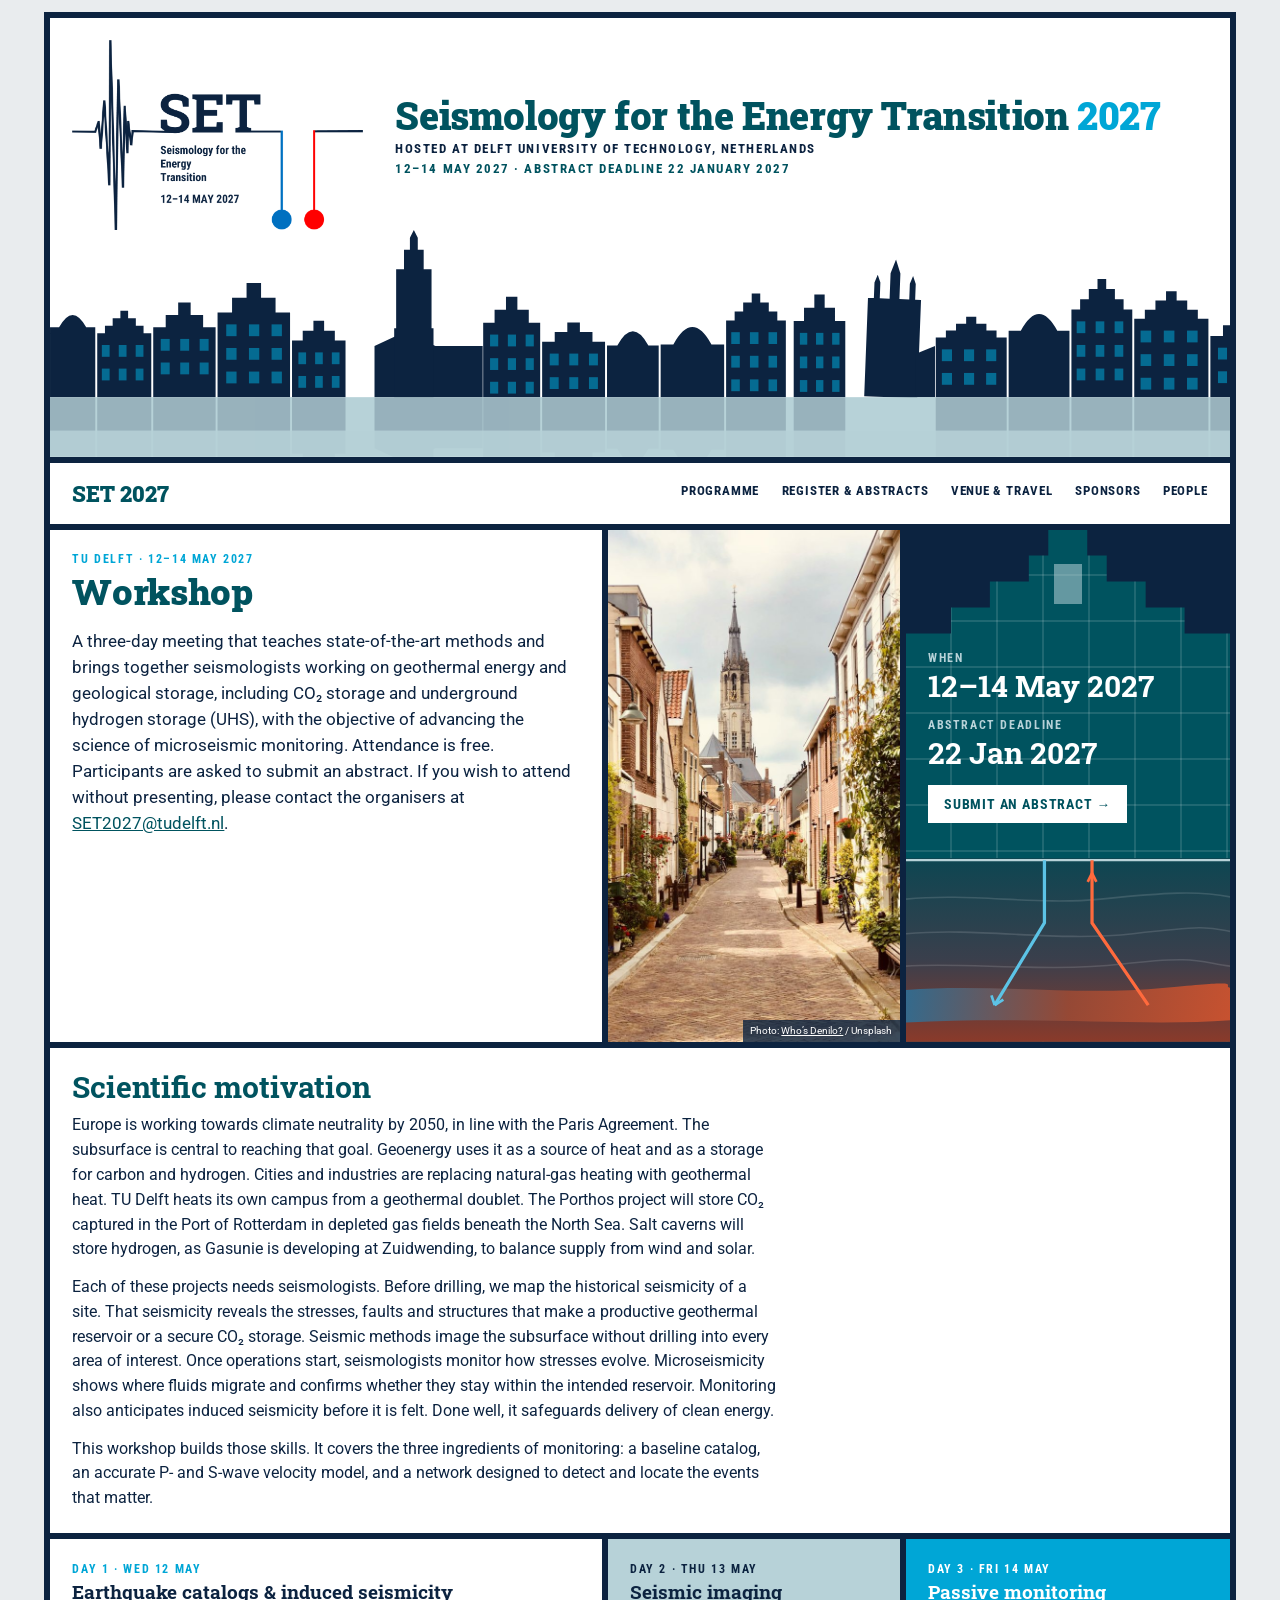
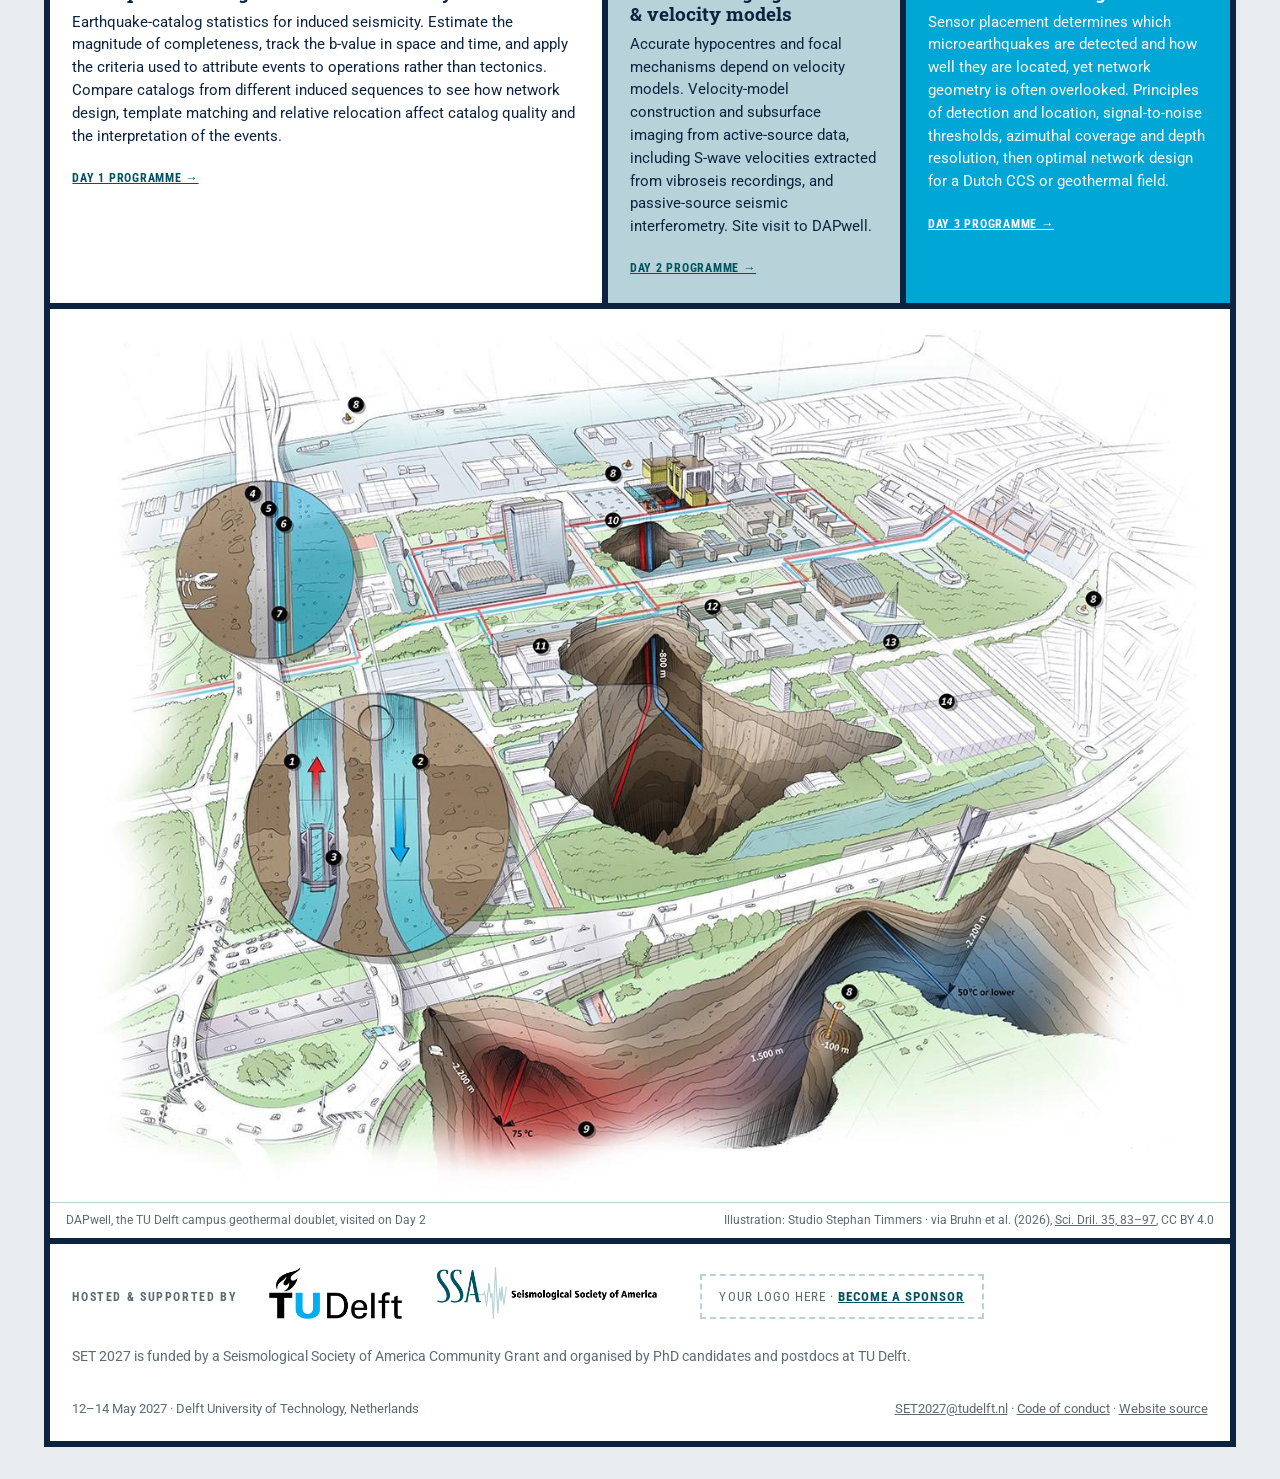
==== commit cc67c623: "Day 1: generic catalog description, no single dataset (Annemarie) Co-Authored-By: Claude Opus 5.5 <n" ====
--- a/index.html
+++ b/index.html
@@ -79,7 +79,7 @@
 <article class="cell day">
   <div class="k c">Day 1 · Wed 12 May</div>
   <h3>Earthquake catalogs &amp; induced seismicity</h3>
-  <p>Earthquake-catalog construction and statistics, with Groningen as the reference case: two decades of extraction-induced seismicity and an open KNMI catalog. Estimate magnitude of completeness, track b-value in space and time, and apply the rate and spatial criteria used to attribute events to operations rather than tectonics.</p>
+  <p>Earthquake-catalog statistics for induced seismicity. Estimate the magnitude of completeness, track the b-value in space and time, and apply the criteria used to attribute events to operations rather than tectonics. Compare catalogs from different induced sequences to see how network design, template matching and relative relocation affect catalog quality and the interpretation of the events.</p>
   <a class="more" href="programme.html#day1">Day 1 programme →</a>
 </article>
 <article class="cell day mist">
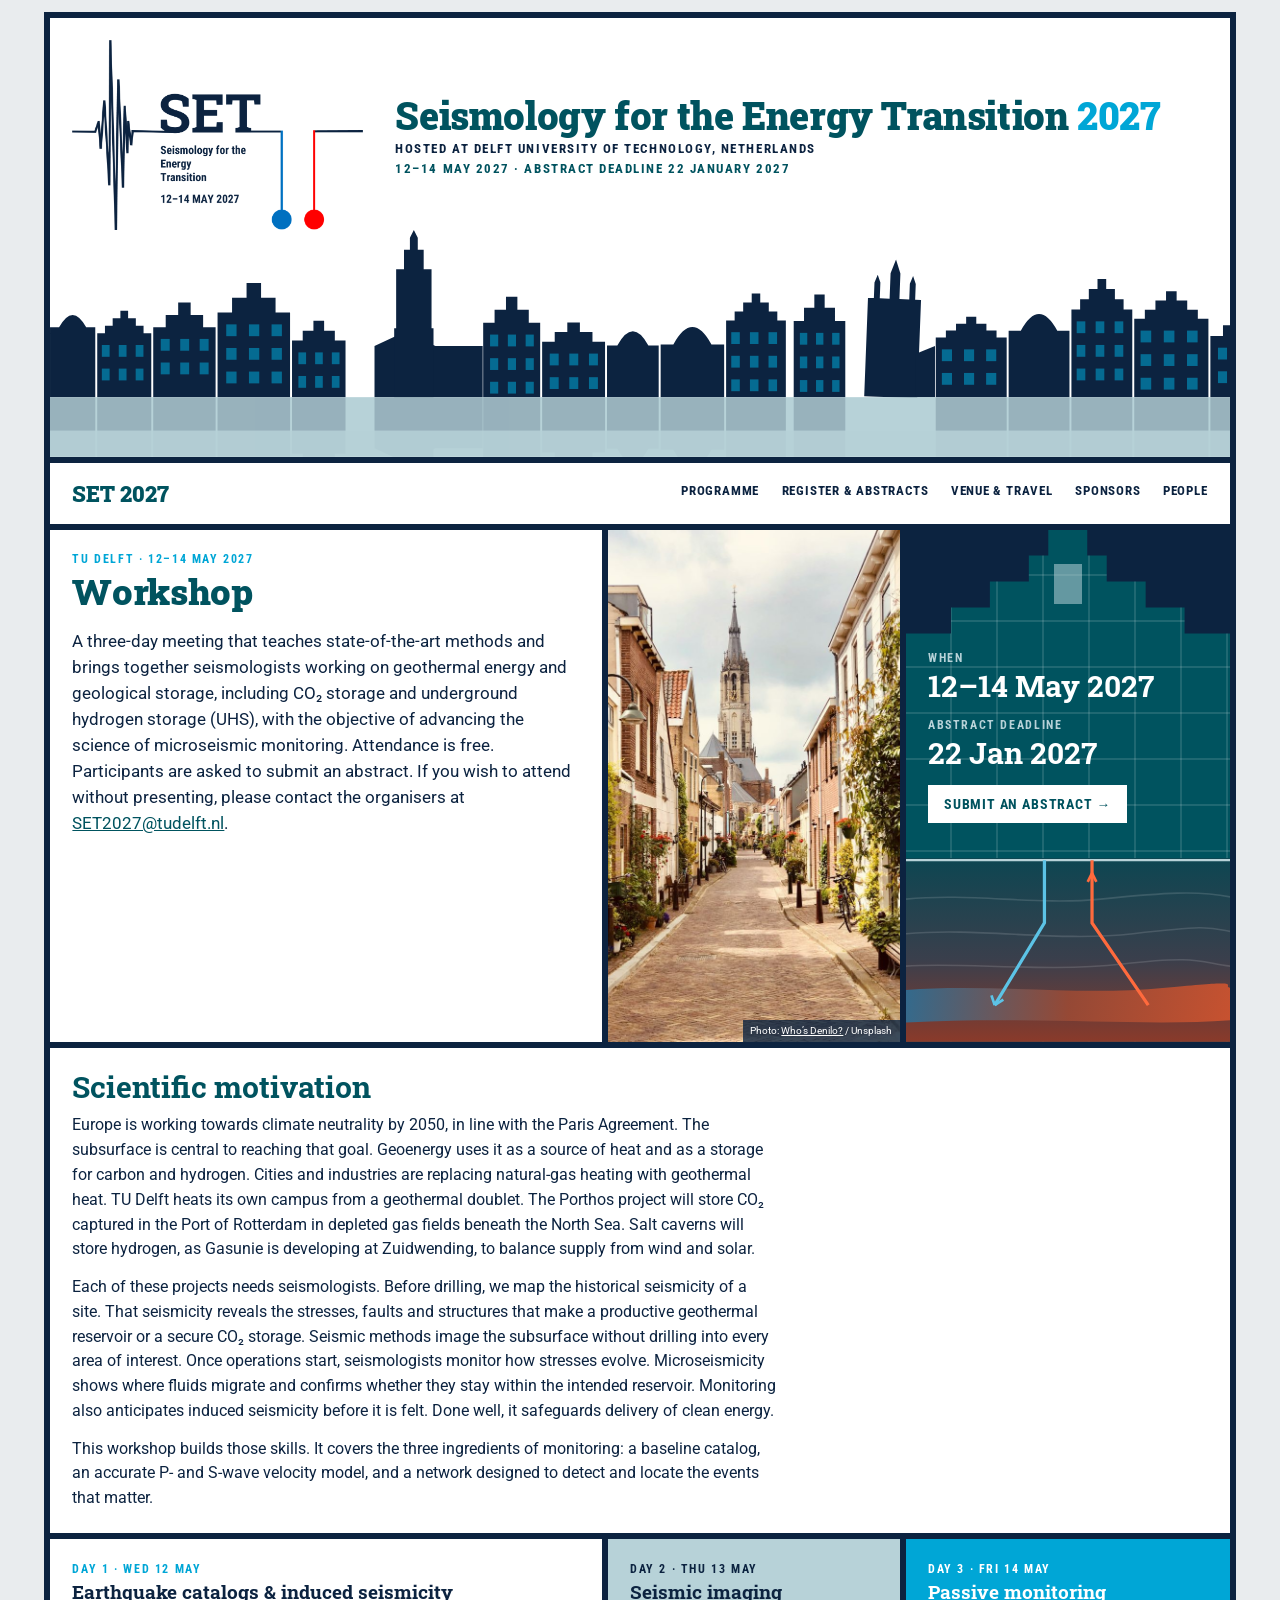
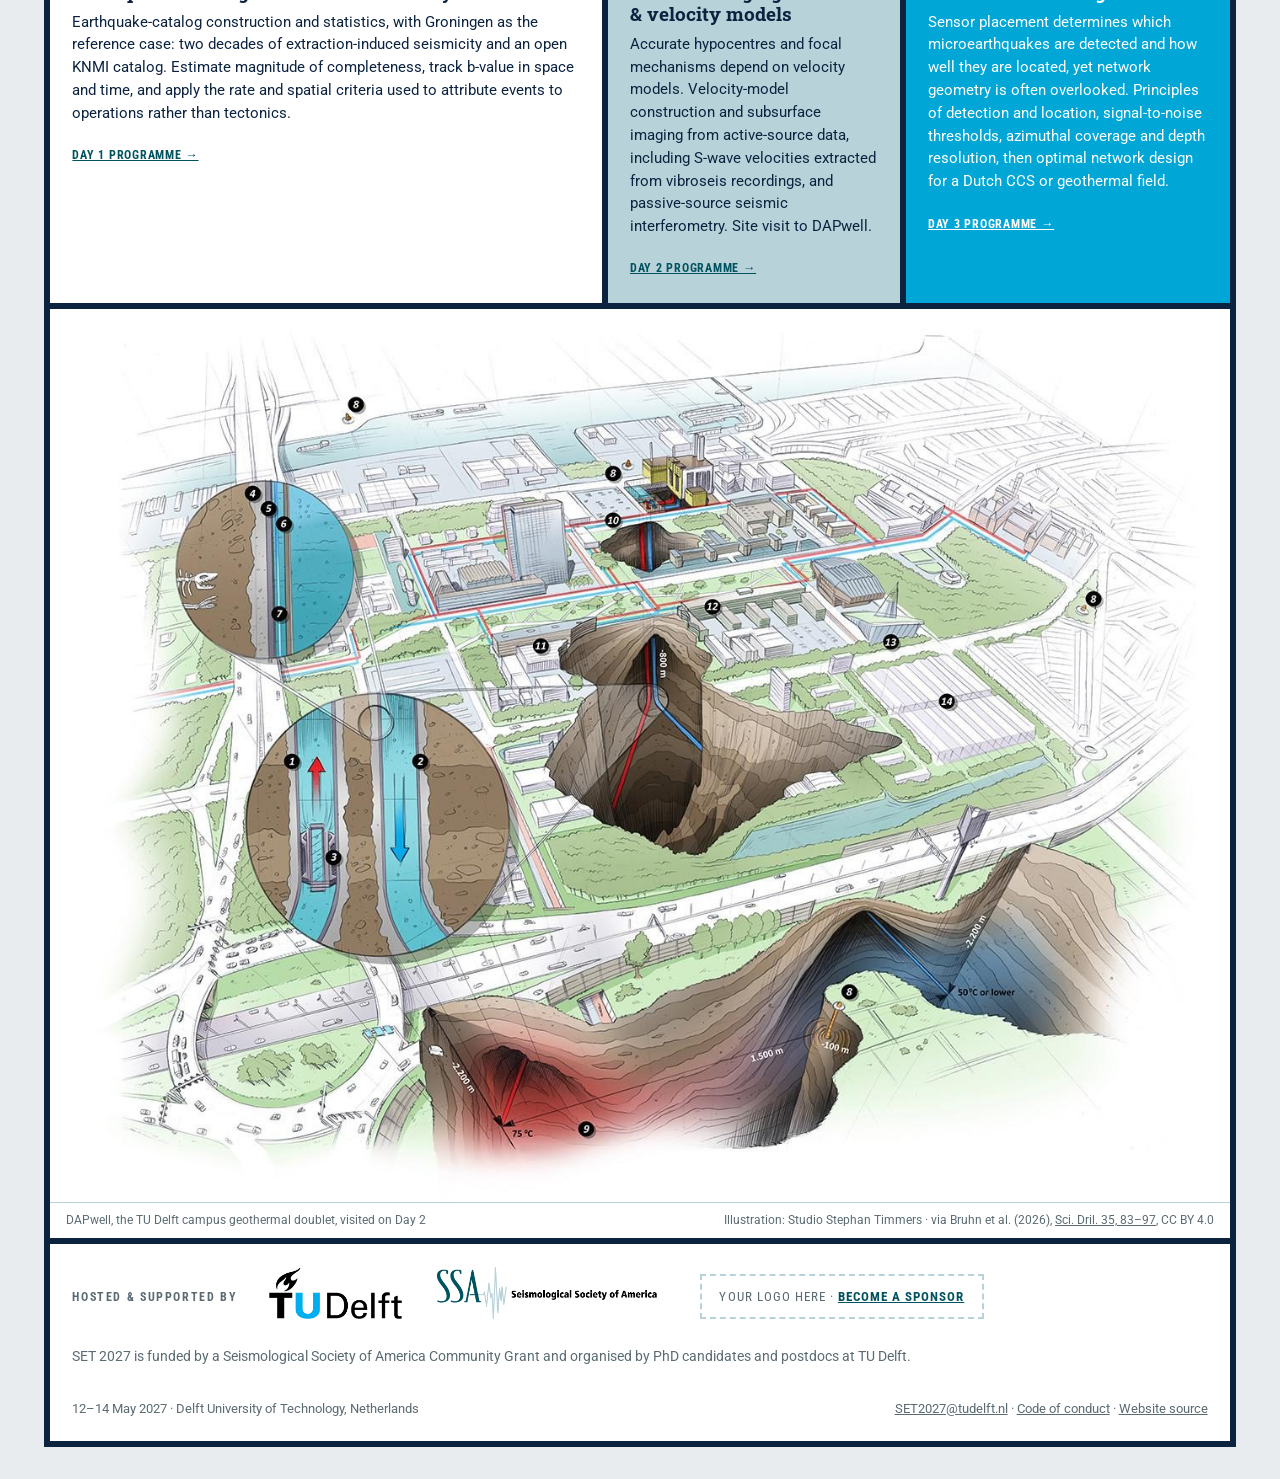
==== commit 568e24e3: "Revert Day 1 wording change (not yet approved) Co-Authored-By: Claude Opus 5.5 <noreply@anthropic.co" ====
--- a/index.html
+++ b/index.html
@@ -79,7 +79,7 @@
 <article class="cell day">
   <div class="k c">Day 1 · Wed 12 May</div>
   <h3>Earthquake catalogs &amp; induced seismicity</h3>
-  <p>Earthquake-catalog statistics for induced seismicity. Estimate the magnitude of completeness, track the b-value in space and time, and apply the criteria used to attribute events to operations rather than tectonics. Compare catalogs from different induced sequences to see how network design, template matching and relative relocation affect catalog quality and the interpretation of the events.</p>
+  <p>Earthquake-catalog construction and statistics, with Groningen as the reference case: two decades of extraction-induced seismicity and an open KNMI catalog. Estimate magnitude of completeness, track b-value in space and time, and apply the rate and spatial criteria used to attribute events to operations rather than tectonics.</p>
   <a class="more" href="programme.html#day1">Day 1 programme →</a>
 </article>
 <article class="cell day mist">
